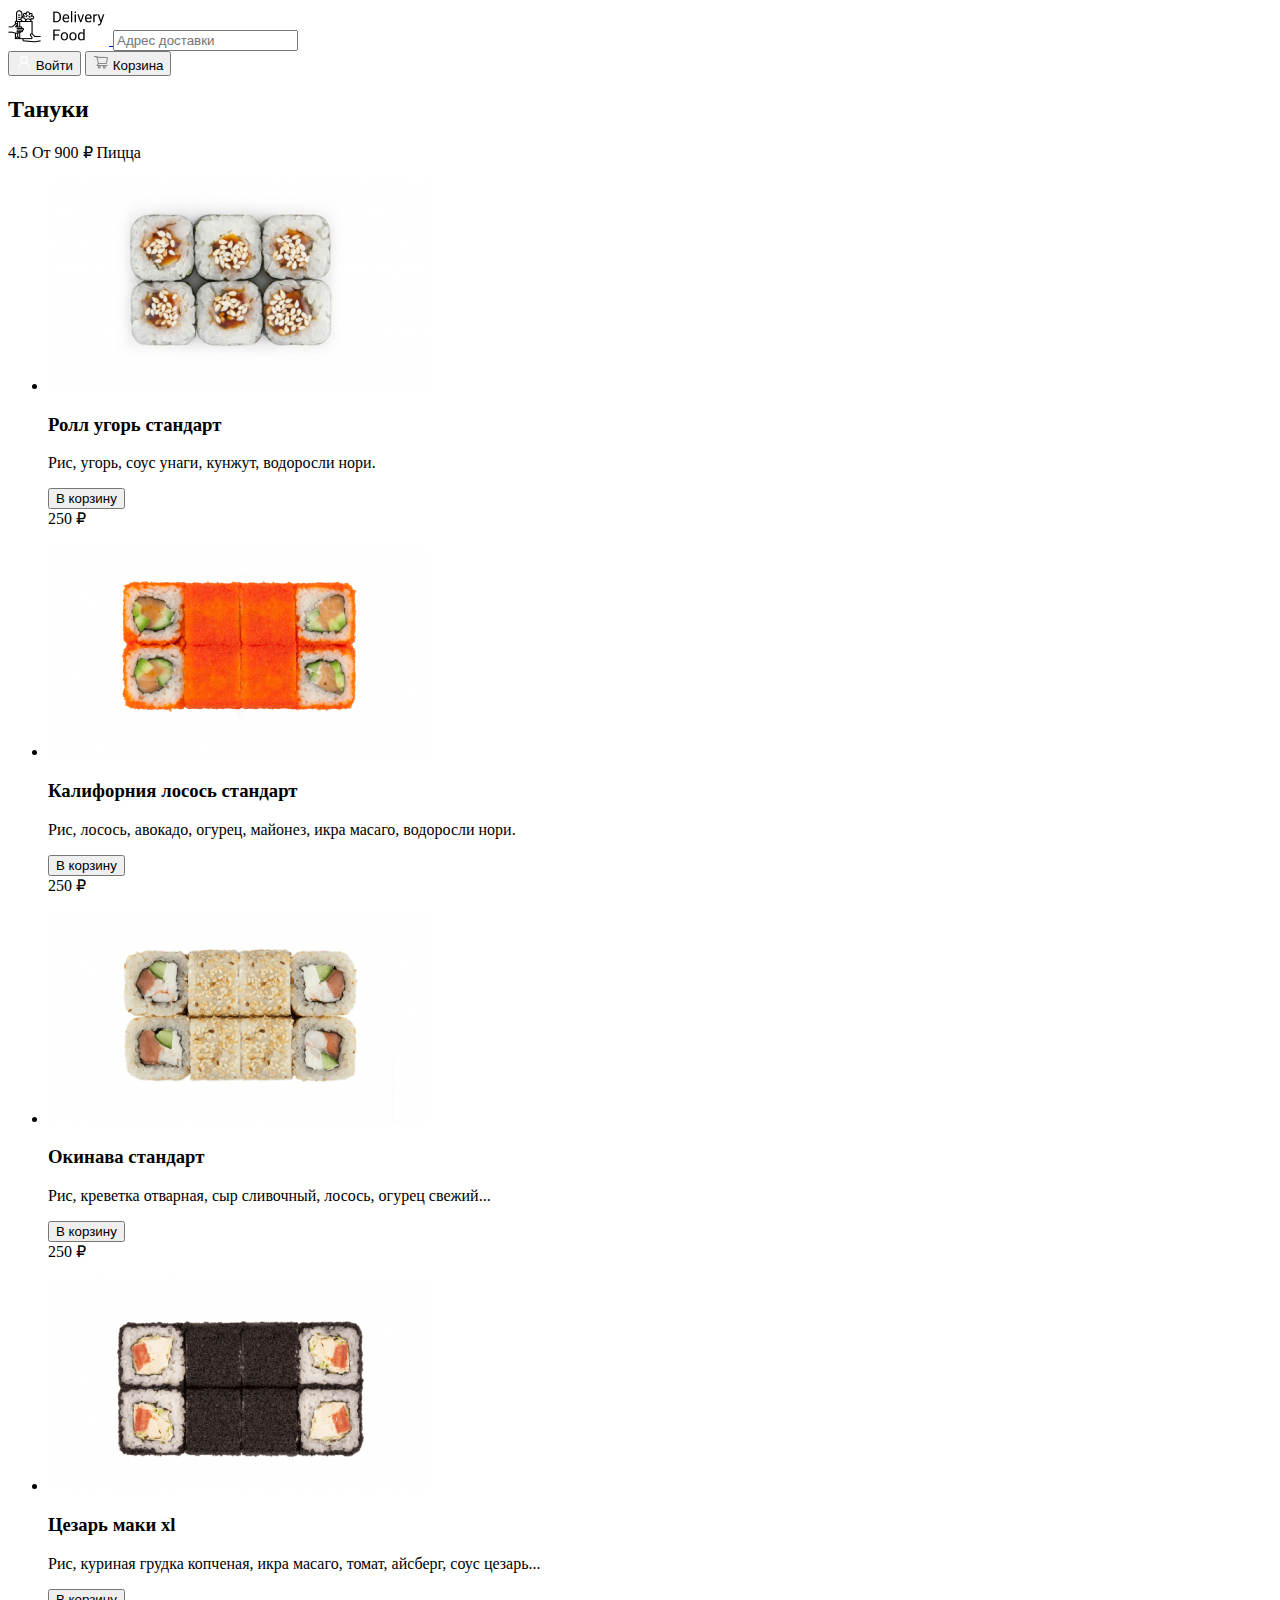
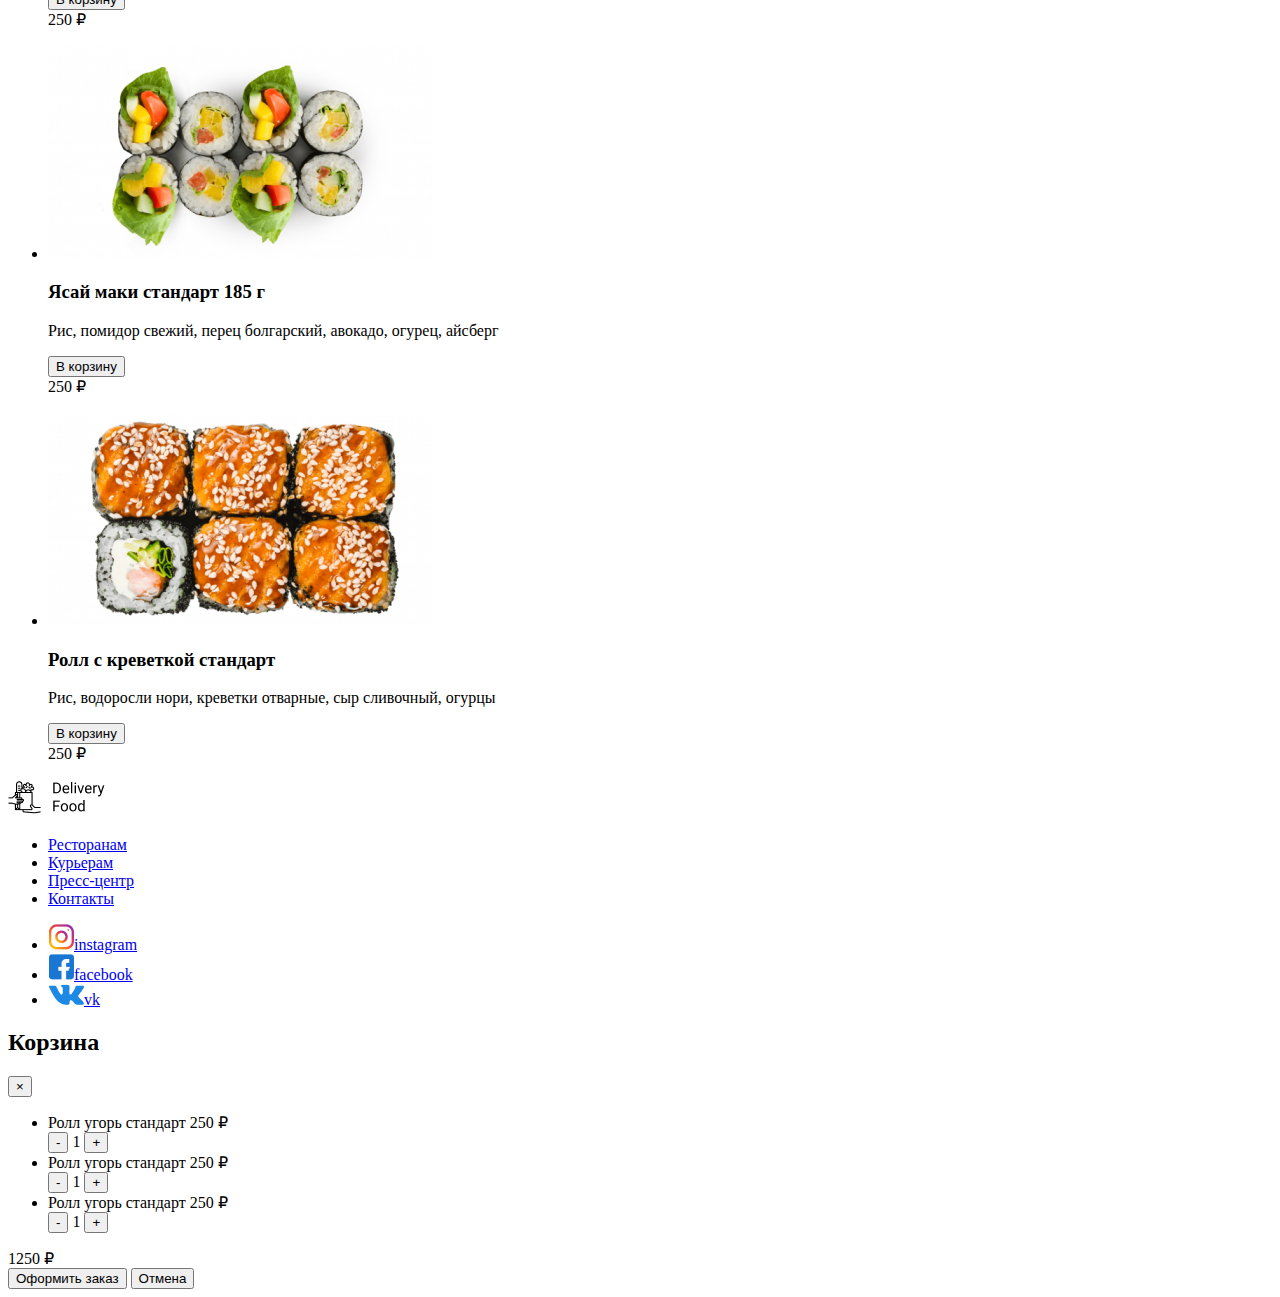
==== restourant.html @ 3a962e75 "Add files via upload" ====
<!DOCTYPE html>
<html lang="ru">

<head>
  <meta charset="UTF-8" />
  <meta name="viewport" content="width=device-width, initial-scale=1.0" />
  <meta http-equiv="X-UA-Compatible" content="ie=edge" />
  <title>Delivery Food</title>
</head>

<body>
  <header class="header container">
    <a href="index.html" class="img-wrapper header__logo">
      <img src="/assets/img/logo.png" alt="logotype">
    </a>
    <input type="text" placeholder="Адрес доставки" class="input input--header header__input">
    <div class="buttons header__buttons">
      <button class="button button--primary button--primary button--login">
        <span class="img-wrapper button__icon"><img src="assets/img/icons/user.svg" alt="icon"> </span>
        <span class="button__text">
          Войти
        </span>
      </button>
      <button class="button button--cart">
        <span class="img-wrapper button__icon"><img src="assets/img/icons/shopping-cart.svg" alt="icon"> </span>
        <span class="button__text">
          Корзина
        </span>
      </button>
    </div>
  </header>
  <main>
    <section class="restaurant container">
      <header class="restaurant__header">
        <h2 class="title restaurant__title">Тануки</h2>
        <div class="restaurant__description">
          <span class="card__rating">4.5</span>
          <span class="card__price">От 900 ₽</span>
          <span class="card__category">Пицца</span>
        </div>
      </header>
      <ul class="cards-list cards-list--restaurant restaurant__cards-list">
        <li class="card animate__animated animate__fadeInUp animate__delay-1s">
          <p class="card__img"><img src="/assets/img/list/item_1.png" alt="food"></p>
          <div class="card__wrapper">
            <header class="card__header">
              <h3 class="card__item">Ролл угорь стандарт</h3>
            </header>
            <p class="card__ingredients">
              Рис, угорь, соус унаги, кунжут, водоросли нори.
            </p>
            <div class="card__footer">
              <button class="button button--primary">В корзину</button>
              <div class="card__price">250 ₽</div>
            </div>
          </div>
        </li>
        <li class="card">
          <p class="card__img"><img src="/assets/img/list/item_2.png" alt="food"></p>
          <div class="card__wrapper">
            <header class="card__header">
              <h3 class="card__item">Калифорния лосось стандарт</h3>
            </header>
            <p class="card__ingredients">
              Рис, лосось, авокадо, огурец, майонез, икра масаго, водоросли нори.
            </p>
            <div class="card__footer">
              <button class="button button--primary">В корзину</button>
              <div class="card__price">250 ₽</div>
            </div>
          </div>
        </li>
        <li class="card">
          <p class="card__img"><img src="/assets/img/list/item_3.png" alt="food"></p>
          <div class="card__wrapper">
            <header class="card__header">
              <h3 class="card__item">Окинава стандарт</h3>
            </header>
            <p class="card__ingredients">
              Рис, креветка отварная, сыр сливочный, лосось, огурец свежий...
            </p>
            <div class="card__footer">
              <button class="button button--primary">В корзину</button>
              <div class="card__price">250 ₽</div>
            </div>
          </div>
        </li>
        <li class="card">
          <p class="card__img"><img src="/assets/img/list/item_4.png" alt="food"></p>
          <div class="card__wrapper">
            <header class="card__header">
              <h3 class="card__item">Цезарь маки хl</h3>
            </header>
            <p class="card__ingredients">
              Рис, куриная грудка копченая, икра масаго, томат, айсберг, соус цезарь...
            </p>
            <div class="card__footer">
              <button class="button button--primary">В корзину</button>
              <div class="card__price">250 ₽</div>
            </div>
          </div>
        </li>
        <li class="card">
          <p class="card__img"><img src="/assets/img/list/item_5.png" alt="food"></p>
          <div class="card__wrapper">
            <header class="card__header">
              <h3 class="card__item">Ясай маки стандарт 185 г</h3>
            </header>
            <p class="card__ingredients">
              Рис, помидор свежий, перец болгарский, авокадо, огурец, айсберг
            </p>
            <div class="card__footer">
              <button class="button button--primary">В корзину</button>
              <div class="card__price">250 ₽</div>
            </div>
          </div>
        </li>
        <li class="card">
          <p class="card__img"><img src="/assets/img/list/item_6.png" alt="food"></p>
          <div class="card__wrapper">
            <header class="card__header">
              <h3 class="card__item">Ролл с креветкой стандарт</h3>
            </header>
            <p class="card__ingredients">
              Рис, водоросли нори, креветки отварные, сыр сливочный, огурцы
            </p>
            <div class="card__footer">
              <button class="button button--primary">В корзину</button>
              <div class="card__price">250 ₽</div>
            </div>
          </div>
        </li>
      </ul>
    </section>
  </main>
  <footer class="footer container">
    <p class="img-wrapper footer__logo"><img src="/assets/img/logo.png" alt="logo"></p>
    <ul class="nav footer__nav">
      <li class="nav__item"><a href="#" class="nav__link">Ресторанам </a></li>
      <li class="nav__item"><a href="#" class="nav__link">Курьерам</a></li>
      <li class="nav__item"><a href="#" class="nav__link">Пресс-центр</a></li>
      <li class="nav__item"><a href="#" class="nav__link">Контакты</a></li>
    </ul>
    <ul class="social footer__social">
      <li class="social__item"><a href="#" class="social__link"><img src="/assets/img/icons/instagram.png" alt="instagram"><span class="hidden">instagram</span></a></li>
      <li class="social__item"><a href="#" class="social__link"><img src="/assets/img/icons/facebook.png" alt="facebook"><span class="hidden">facebook</span></a></li>
      <li class="social__item"><a href="#" class="social__link"><img src="/assets/img/icons/vk.png" alt="vk"><span class="hidden">vk</span></a></li>
    </ul>
  </footer>
  <div class="cart">
    <div class="cart__wrapper">
      <header class="cart__header">
        <h2 class="cart__title">Корзина</h2>
        <button class="button cart__close">&times;</button>
      </header>
      <ul class="cart__list">
        <li class="cart__item">
          <span class="cart__selected">Ролл угорь стандарт</span>
          <span class="cart__price">250 ₽</span>
          <div class="counter">
            <button class="button counter__button"> -</button>
            <span class="counter__count">1</span>
            <button class="button counter__button">+</button>
          </div>
        </li>
        <li class="cart__item">
          <span class="cart__selected">Ролл угорь стандарт</span>
          <span class="cart__price">250 ₽</span>
          <div class="counter">
            <button class="button counter__button"> -</button>
            <span class="counter__count">1</span>
            <button class="button counter__button">+</button>
          </div>
        </li>
        <li class="cart__item">
          <span class="cart__selected">Ролл угорь стандарт</span>
          <span class="cart__price">250 ₽</span>
          <div class="counter">
            <button class="button counter__button"> -</button>
            <span class="counter__count">1</span>
            <button class="button counter__button">+</button>
          </div>
        </li>
      </ul>
      <footer class="cart__footer">
        <span class="cart__total">1250 ₽</span>
        <div class="buttons cart__buttons">
          <button class="button button--primary button--primary">Оформить заказ</button>
          <button class="button ">Отмена</button>
        </div>
      </footer>
    </div>
  </div>
</body>

</html>
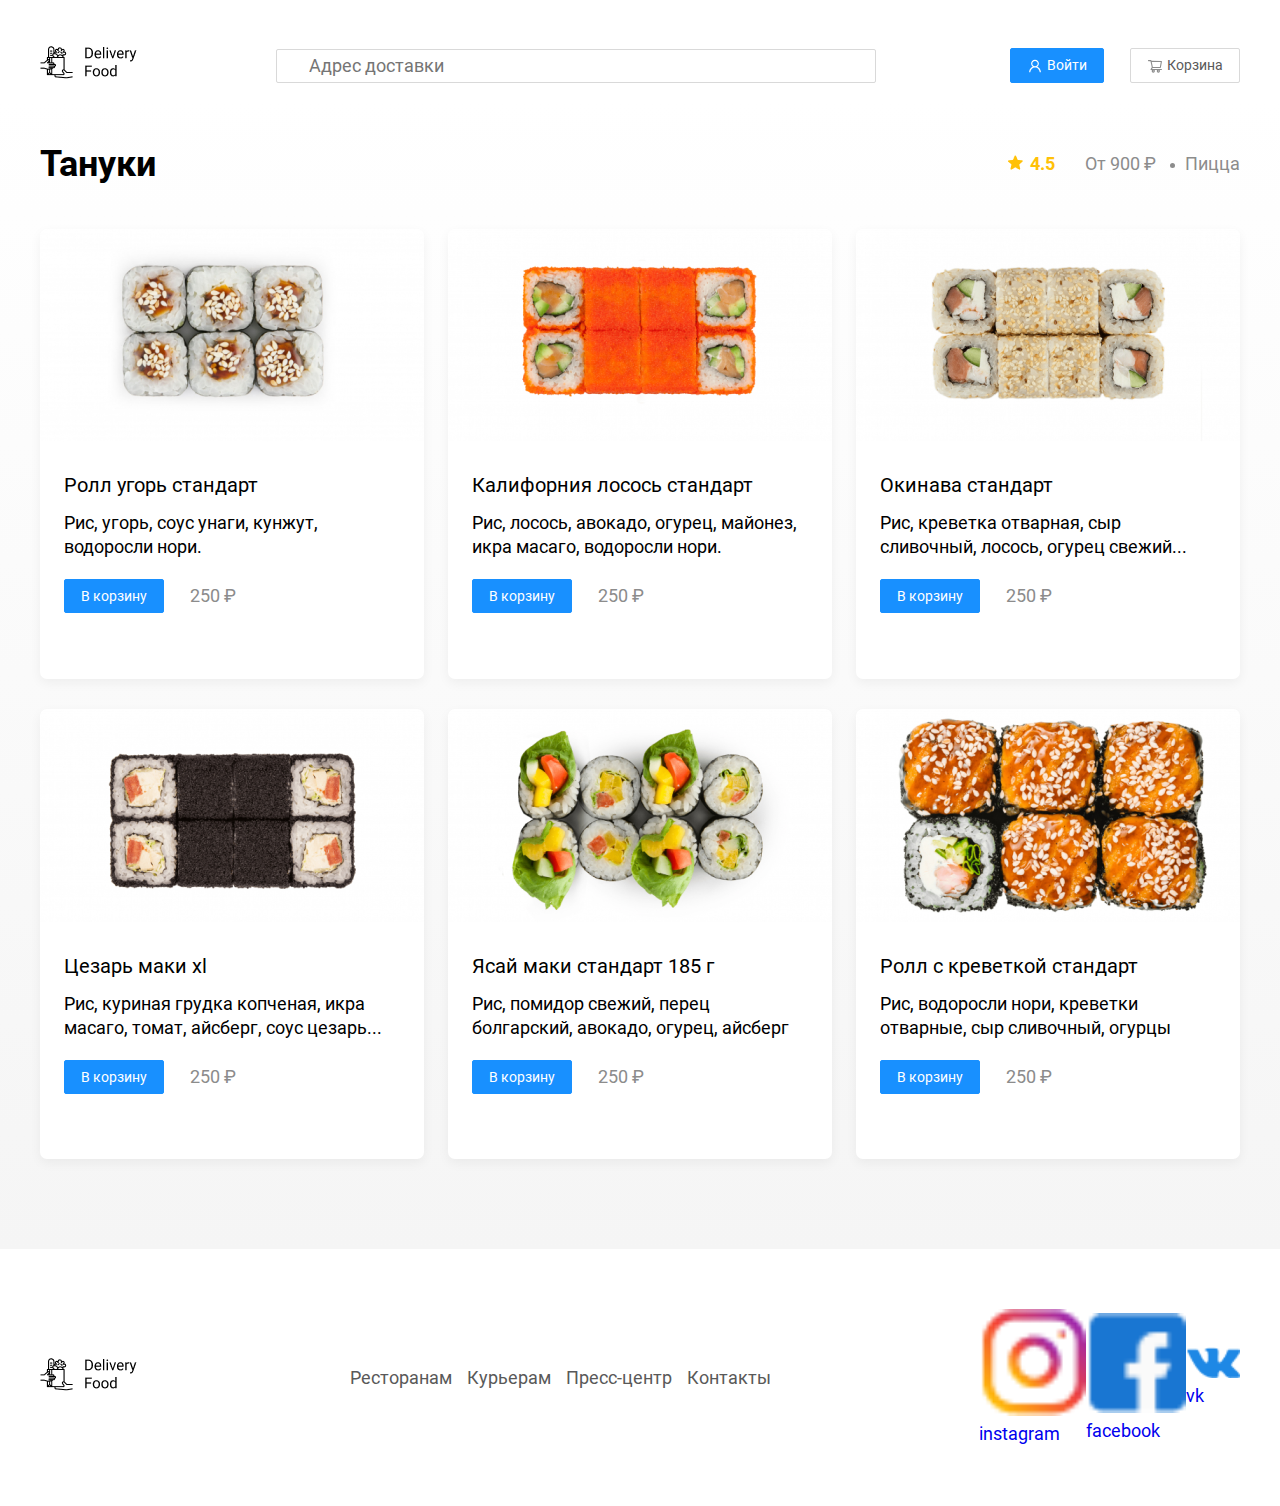
==== commit 798f3b43: "Add files via upload" ====
--- a/restourant.html
+++ b/restourant.html
@@ -1,196 +1 @@
-<!DOCTYPE html>
-<html lang="ru">
-
-<head>
-  <meta charset="UTF-8" />
-  <meta name="viewport" content="width=device-width, initial-scale=1.0" />
-  <meta http-equiv="X-UA-Compatible" content="ie=edge" />
-  <title>Delivery Food</title>
-</head>
-
-<body>
-  <header class="header container">
-    <a href="index.html" class="img-wrapper header__logo">
-      <img src="/assets/img/logo.png" alt="logotype">
-    </a>
-    <input type="text" placeholder="Адрес доставки" class="input input--header header__input">
-    <div class="buttons header__buttons">
-      <button class="button button--primary button--primary button--login">
-        <span class="img-wrapper button__icon"><img src="assets/img/icons/user.svg" alt="icon"> </span>
-        <span class="button__text">
-          Войти
-        </span>
-      </button>
-      <button class="button button--cart">
-        <span class="img-wrapper button__icon"><img src="assets/img/icons/shopping-cart.svg" alt="icon"> </span>
-        <span class="button__text">
-          Корзина
-        </span>
-      </button>
-    </div>
-  </header>
-  <main>
-    <section class="restaurant container">
-      <header class="restaurant__header">
-        <h2 class="title restaurant__title">Тануки</h2>
-        <div class="restaurant__description">
-          <span class="card__rating">4.5</span>
-          <span class="card__price">От 900 ₽</span>
-          <span class="card__category">Пицца</span>
-        </div>
-      </header>
-      <ul class="cards-list cards-list--restaurant restaurant__cards-list">
-        <li class="card animate__animated animate__fadeInUp animate__delay-1s">
-          <p class="card__img"><img src="/assets/img/list/item_1.png" alt="food"></p>
-          <div class="card__wrapper">
-            <header class="card__header">
-              <h3 class="card__item">Ролл угорь стандарт</h3>
-            </header>
-            <p class="card__ingredients">
-              Рис, угорь, соус унаги, кунжут, водоросли нори.
-            </p>
-            <div class="card__footer">
-              <button class="button button--primary">В корзину</button>
-              <div class="card__price">250 ₽</div>
-            </div>
-          </div>
-        </li>
-        <li class="card">
-          <p class="card__img"><img src="/assets/img/list/item_2.png" alt="food"></p>
-          <div class="card__wrapper">
-            <header class="card__header">
-              <h3 class="card__item">Калифорния лосось стандарт</h3>
-            </header>
-            <p class="card__ingredients">
-              Рис, лосось, авокадо, огурец, майонез, икра масаго, водоросли нори.
-            </p>
-            <div class="card__footer">
-              <button class="button button--primary">В корзину</button>
-              <div class="card__price">250 ₽</div>
-            </div>
-          </div>
-        </li>
-        <li class="card">
-          <p class="card__img"><img src="/assets/img/list/item_3.png" alt="food"></p>
-          <div class="card__wrapper">
-            <header class="card__header">
-              <h3 class="card__item">Окинава стандарт</h3>
-            </header>
-            <p class="card__ingredients">
-              Рис, креветка отварная, сыр сливочный, лосось, огурец свежий...
-            </p>
-            <div class="card__footer">
-              <button class="button button--primary">В корзину</button>
-              <div class="card__price">250 ₽</div>
-            </div>
-          </div>
-        </li>
-        <li class="card">
-          <p class="card__img"><img src="/assets/img/list/item_4.png" alt="food"></p>
-          <div class="card__wrapper">
-            <header class="card__header">
-              <h3 class="card__item">Цезарь маки хl</h3>
-            </header>
-            <p class="card__ingredients">
-              Рис, куриная грудка копченая, икра масаго, томат, айсберг, соус цезарь...
-            </p>
-            <div class="card__footer">
-              <button class="button button--primary">В корзину</button>
-              <div class="card__price">250 ₽</div>
-            </div>
-          </div>
-        </li>
-        <li class="card">
-          <p class="card__img"><img src="/assets/img/list/item_5.png" alt="food"></p>
-          <div class="card__wrapper">
-            <header class="card__header">
-              <h3 class="card__item">Ясай маки стандарт 185 г</h3>
-            </header>
-            <p class="card__ingredients">
-              Рис, помидор свежий, перец болгарский, авокадо, огурец, айсберг
-            </p>
-            <div class="card__footer">
-              <button class="button button--primary">В корзину</button>
-              <div class="card__price">250 ₽</div>
-            </div>
-          </div>
-        </li>
-        <li class="card">
-          <p class="card__img"><img src="/assets/img/list/item_6.png" alt="food"></p>
-          <div class="card__wrapper">
-            <header class="card__header">
-              <h3 class="card__item">Ролл с креветкой стандарт</h3>
-            </header>
-            <p class="card__ingredients">
-              Рис, водоросли нори, креветки отварные, сыр сливочный, огурцы
-            </p>
-            <div class="card__footer">
-              <button class="button button--primary">В корзину</button>
-              <div class="card__price">250 ₽</div>
-            </div>
-          </div>
-        </li>
-      </ul>
-    </section>
-  </main>
-  <footer class="footer container">
-    <p class="img-wrapper footer__logo"><img src="/assets/img/logo.png" alt="logo"></p>
-    <ul class="nav footer__nav">
-      <li class="nav__item"><a href="#" class="nav__link">Ресторанам </a></li>
-      <li class="nav__item"><a href="#" class="nav__link">Курьерам</a></li>
-      <li class="nav__item"><a href="#" class="nav__link">Пресс-центр</a></li>
-      <li class="nav__item"><a href="#" class="nav__link">Контакты</a></li>
-    </ul>
-    <ul class="social footer__social">
-      <li class="social__item"><a href="#" class="social__link"><img src="/assets/img/icons/instagram.png" alt="instagram"><span class="hidden">instagram</span></a></li>
-      <li class="social__item"><a href="#" class="social__link"><img src="/assets/img/icons/facebook.png" alt="facebook"><span class="hidden">facebook</span></a></li>
-      <li class="social__item"><a href="#" class="social__link"><img src="/assets/img/icons/vk.png" alt="vk"><span class="hidden">vk</span></a></li>
-    </ul>
-  </footer>
-  <div class="cart">
-    <div class="cart__wrapper">
-      <header class="cart__header">
-        <h2 class="cart__title">Корзина</h2>
-        <button class="button cart__close">&times;</button>
-      </header>
-      <ul class="cart__list">
-        <li class="cart__item">
-          <span class="cart__selected">Ролл угорь стандарт</span>
-          <span class="cart__price">250 ₽</span>
-          <div class="counter">
-            <button class="button counter__button"> -</button>
-            <span class="counter__count">1</span>
-            <button class="button counter__button">+</button>
-          </div>
-        </li>
-        <li class="cart__item">
-          <span class="cart__selected">Ролл угорь стандарт</span>
-          <span class="cart__price">250 ₽</span>
-          <div class="counter">
-            <button class="button counter__button"> -</button>
-            <span class="counter__count">1</span>
-            <button class="button counter__button">+</button>
-          </div>
-        </li>
-        <li class="cart__item">
-          <span class="cart__selected">Ролл угорь стандарт</span>
-          <span class="cart__price">250 ₽</span>
-          <div class="counter">
-            <button class="button counter__button"> -</button>
-            <span class="counter__count">1</span>
-            <button class="button counter__button">+</button>
-          </div>
-        </li>
-      </ul>
-      <footer class="cart__footer">
-        <span class="cart__total">1250 ₽</span>
-        <div class="buttons cart__buttons">
-          <button class="button button--primary button--primary">Оформить заказ</button>
-          <button class="button ">Отмена</button>
-        </div>
-      </footer>
-    </div>
-  </div>
-</body>
-
-</html>
+<!doctype html><html lang="ru"><head><meta charset="UTF-8"><meta name="viewport" content="width=device-width,initial-scale=1"><meta http-equiv="X-UA-Compatible" content="ie=edge"><title>Delivery Food</title><link href="/assets/css/app.e4bf.css" rel="stylesheet"></head><body><header class="header container"><a href="index.html" class="img-wrapper header__logo"><img src="/assets/img/logo.png" alt="logotype"> </a><input placeholder="Адрес доставки" class="input input--header header__input"><div class="buttons header__buttons"><button class="button button--primary button--primary button--login"><span class="img-wrapper button__icon"><img src="assets/img/icons/user.svg" alt="icon"> </span><span class="button__text">Войти</span></button> <button class="button button--cart"><span class="img-wrapper button__icon"><img src="assets/img/icons/shopping-cart.svg" alt="icon"> </span><span class="button__text">Корзина</span></button></div></header><main><section class="restaurant container"><header class="restaurant__header"><h2 class="title restaurant__title">Тануки</h2><div class="restaurant__description"><span class="card__rating">4.5</span> <span class="card__price">От 900 ₽</span> <span class="card__category">Пицца</span></div></header><ul class="cards-list cards-list--restaurant restaurant__cards-list"><li class="card animate__animated animate__fadeInUp animate__delay-1s"><p class="card__img"><img src="/assets/img/list/item_1.png" alt="food"></p><div class="card__wrapper"><header class="card__header"><h3 class="card__item">Ролл угорь стандарт</h3></header><p class="card__ingredients">Рис, угорь, соус унаги, кунжут, водоросли нори.</p><div class="card__footer"><button class="button button--primary">В корзину</button><div class="card__price">250 ₽</div></div></div></li><li class="card"><p class="card__img"><img src="/assets/img/list/item_2.png" alt="food"></p><div class="card__wrapper"><header class="card__header"><h3 class="card__item">Калифорния лосось стандарт</h3></header><p class="card__ingredients">Рис, лосось, авокадо, огурец, майонез, икра масаго, водоросли нори.</p><div class="card__footer"><button class="button button--primary">В корзину</button><div class="card__price">250 ₽</div></div></div></li><li class="card"><p class="card__img"><img src="/assets/img/list/item_3.png" alt="food"></p><div class="card__wrapper"><header class="card__header"><h3 class="card__item">Окинава стандарт</h3></header><p class="card__ingredients">Рис, креветка отварная, сыр сливочный, лосось, огурец свежий...</p><div class="card__footer"><button class="button button--primary">В корзину</button><div class="card__price">250 ₽</div></div></div></li><li class="card"><p class="card__img"><img src="/assets/img/list/item_4.png" alt="food"></p><div class="card__wrapper"><header class="card__header"><h3 class="card__item">Цезарь маки хl</h3></header><p class="card__ingredients">Рис, куриная грудка копченая, икра масаго, томат, айсберг, соус цезарь...</p><div class="card__footer"><button class="button button--primary">В корзину</button><div class="card__price">250 ₽</div></div></div></li><li class="card"><p class="card__img"><img src="/assets/img/list/item_5.png" alt="food"></p><div class="card__wrapper"><header class="card__header"><h3 class="card__item">Ясай маки стандарт 185 г</h3></header><p class="card__ingredients">Рис, помидор свежий, перец болгарский, авокадо, огурец, айсберг</p><div class="card__footer"><button class="button button--primary">В корзину</button><div class="card__price">250 ₽</div></div></div></li><li class="card"><p class="card__img"><img src="/assets/img/list/item_6.png" alt="food"></p><div class="card__wrapper"><header class="card__header"><h3 class="card__item">Ролл с креветкой стандарт</h3></header><p class="card__ingredients">Рис, водоросли нори, креветки отварные, сыр сливочный, огурцы</p><div class="card__footer"><button class="button button--primary">В корзину</button><div class="card__price">250 ₽</div></div></div></li></ul></section></main><footer class="footer container"><p class="img-wrapper footer__logo"><img src="/assets/img/logo.png" alt="logo"></p><ul class="nav footer__nav"><li class="nav__item"><a href="#" class="nav__link">Ресторанам</a></li><li class="nav__item"><a href="#" class="nav__link">Курьерам</a></li><li class="nav__item"><a href="#" class="nav__link">Пресс-центр</a></li><li class="nav__item"><a href="#" class="nav__link">Контакты</a></li></ul><ul class="social footer__social"><li class="social__item"><a href="#" class="social__link"><img src="/assets/img/icons/instagram.png" alt="instagram"><span class="hidden">instagram</span></a></li><li class="social__item"><a href="#" class="social__link"><img src="/assets/img/icons/facebook.png" alt="facebook"><span class="hidden">facebook</span></a></li><li class="social__item"><a href="#" class="social__link"><img src="/assets/img/icons/vk.png" alt="vk"><span class="hidden">vk</span></a></li></ul></footer><div class="cart"><div class="cart__wrapper"><header class="cart__header"><h2 class="cart__title">Корзина</h2><button class="button cart__close">&times;</button></header><ul class="cart__list"><li class="cart__item"><span class="cart__selected">Ролл угорь стандарт</span> <span class="cart__price">250 ₽</span><div class="counter"><button class="button counter__button">-</button> <span class="counter__count">1</span> <button class="button counter__button">+</button></div></li><li class="cart__item"><span class="cart__selected">Ролл угорь стандарт</span> <span class="cart__price">250 ₽</span><div class="counter"><button class="button counter__button">-</button> <span class="counter__count">1</span> <button class="button counter__button">+</button></div></li><li class="cart__item"><span class="cart__selected">Ролл угорь стандарт</span> <span class="cart__price">250 ₽</span><div class="counter"><button class="button counter__button">-</button> <span class="counter__count">1</span> <button class="button counter__button">+</button></div></li></ul><footer class="cart__footer"><span class="cart__total">1250 ₽</span><div class="buttons cart__buttons"><button class="button button--primary button--primary">Оформить заказ</button> <button class="button">Отмена</button></div></footer></div></div><script src="/assets/js/vendors.e4bf.js"></script><script src="/assets/js/app.e4bf.js"></script></body></html>--- a/assets/css/app.e4bf.css
+++ b/assets/css/app.e4bf.css
@@ -0,0 +1,2 @@
+@font-face{font-family:Roboto;font-weight:400;font-style:normal;font-display:swap;src:url(/fonts/Roboto-Regular.ttf) format("truetype")}@font-face{font-family:Roboto;font-weight:700;font-style:normal;font-display:swap;src:url(/fonts/Roboto-Bold.ttf) format("truetype")}html{line-height:1.15;-webkit-text-size-adjust:100%}main{display:block}h1{font-size:2em;margin:.67em 0}hr{-webkit-box-sizing:content-box;box-sizing:content-box;height:0;overflow:visible}pre{font-family:monospace,monospace;font-size:1em}a{background-color:rgba(0,0,0,0)}abbr[title]{border-bottom:none;text-decoration:underline;-webkit-text-decoration:underline dotted;text-decoration:underline dotted}b,strong{font-weight:bolder}code,kbd,samp{font-family:monospace,monospace;font-size:1em}small{font-size:80%}sub,sup{font-size:75%;line-height:0;position:relative;vertical-align:baseline}sub{bottom:-.25em}sup{top:-.5em}img{border-style:none}button,input,optgroup,select,textarea{font-family:inherit;font-size:100%;line-height:1.15;margin:0}button,input{overflow:visible}button,select{text-transform:none}[type=button],[type=reset],[type=submit],button{-webkit-appearance:button}[type=button]::-moz-focus-inner,[type=reset]::-moz-focus-inner,[type=submit]::-moz-focus-inner,button::-moz-focus-inner{border-style:none;padding:0}[type=button]:-moz-focusring,[type=reset]:-moz-focusring,[type=submit]:-moz-focusring,button:-moz-focusring{outline:1px dotted ButtonText}fieldset{padding:.35em .75em .625em}legend{-webkit-box-sizing:border-box;box-sizing:border-box;color:inherit;display:table;max-width:100%;padding:0;white-space:normal}progress{vertical-align:baseline}textarea{overflow:auto}[type=checkbox],[type=radio]{-webkit-box-sizing:border-box;box-sizing:border-box;padding:0}[type=number]::-webkit-inner-spin-button,[type=number]::-webkit-outer-spin-button{height:auto}[type=search]{-webkit-appearance:textfield;outline-offset:-2px}[type=search]::-webkit-search-decoration{-webkit-appearance:none}::-webkit-file-upload-button{-webkit-appearance:button;font:inherit}details{display:block}summary{display:list-item}[hidden],template{display:none}html{line-height:24px;font-size:18px;color:#000;height:100%}@media screen and (max-width:1200px){html{font-size:16px}}@media screen and (max-width:768px){html{font-size:15px}}@media screen and (max-width:480px){html{font-size:14px}}body{margin:0;padding:0;font-family:Roboto,Helvetica,Arial,sans-serif;font-size:18px;font-weight:400;-webkit-font-smoothing:antialiased;-moz-osx-font-smoothing:grayscale}*,:after,:before{-webkit-box-sizing:border-box;box-sizing:border-box}h1,h2,h3,h4,h5,h6,p{margin:0}a{text-decoration:none}li,ul{margin:0;padding:0;list-style-type:none}section{position:relative}.wrapper{margin:0 auto;min-width:100vh}.content-wrapper,.wrapper{display:-webkit-box;display:-ms-flexbox;display:flex;-webkit-box-orient:vertical;-webkit-box-direction:normal;-ms-flex-direction:column;flex-direction:column;min-height:100vh}.container{-webkit-box-flex:0;-ms-flex:0 0 auto;flex:0 0 auto;position:relative;margin:0 auto;width:1200px}@media screen and (max-width:1200px){.container{max-width:1024px}}@media screen and (max-width:1024px){.container{max-width:768px}}@media screen and (max-width:768px){.container{max-width:480px}}@media screen and (max-width:480px){.container{max-width:320px}}.img-wrapper{margin:0}img{width:100%;height:100%}main{background:-webkit-gradient(linear,left top,left bottom,color-stop(1.04%,hsla(0,0%,96.1%,0)),to(#f5f5f5));background:-o-linear-gradient(top,hsla(0,0%,96.1%,0) 1.04%,#f5f5f5 100%);background:linear-gradient(180deg,hsla(0,0%,96.1%,0) 1.04%,#f5f5f5)}.button{padding:8px 16px;background-color:rgba(0,0,0,0);border:1px solid #d9d9d9;color:#595959;border-radius:2px;-webkit-box-shadow:0 0 2px rgba(0,0,0,.0015);box-shadow:0 0 2px rgba(0,0,0,.0015);position:relative;font-size:14px;display:-webkit-box;display:-ms-flexbox;display:flex;-webkit-box-align:center;-ms-flex-align:center;align-items:center}.button--primary{background-color:#1890ff;border:1px solid #1890ff;color:#fff}.button__icon{display:block;width:16px;height:16px;margin-right:4px}.button--cart{background-color:#fff;border:1px solid #d9d9d9;color:#595959;-webkit-box-shadow:0 0 2px rgba(0,0,0,.0015);box-shadow:0 0 2px rgba(0,0,0,.0015)}@media (max-width:768px){.button__text{display:none}}.title{font-weight:700;font-size:2rem;line-height:42px;color:#000}.title--hero{font-size:2rem;line-height:46px;color:#302c34;max-width:450px}.title--restaurant{font-weight:700}.text--hero{font-size:24px;line-height:28px;color:#302c34;max-width:538px}@media screen and (max-width:1024px){.title--hero{font-size:34px;line-height:40px}.text{font-size:20px}}.header{padding-top:44px;display:-webkit-box;display:-ms-flexbox;display:flex;-webkit-box-pack:justify;-ms-flex-pack:justify;justify-content:space-between;-webkit-box-align:center;-ms-flex-align:center;align-items:center}@media (max-width:768px){.header{-ms-flex-wrap:wrap;flex-wrap:wrap}.header__logo{-webkit-box-ordinal-group:2;-ms-flex-order:1;order:1}.header__input{margin-top:25px;-webkit-box-ordinal-group:4;-ms-flex-order:3;order:3}.header__buttons{-webkit-box-ordinal-group:3;-ms-flex-order:2;order:2}}.input{padding-left:32px;border:1px solid #d9d9d9;border-radius:2px}.input--header{width:50%;height:34px}.input--restaurant{width:306px;height:34px}@media (max-width:768px){.input--header{width:100%;height:34px}}.buttons{display:-webkit-box;display:-ms-flexbox;display:flex;-webkit-box-orient:horizontal;-webkit-box-direction:normal;-ms-flex-direction:row;flex-direction:row;-webkit-box-pack:justify;-ms-flex-pack:justify;justify-content:space-between;-webkit-box-align:center;-ms-flex-align:center;align-items:center;width:100%;max-width:230px}@media (max-width:768px){.buttons{width:auto}}.hero{margin-top:40px;padding:68px 0 69px 71px;background:#fff1b8 url(/hero.png) no-repeat top -80px right -100px/800px;-webkit-box-shadow:0 4px 4px rgba(0,0,0,.25);box-shadow:0 4px 4px rgba(0,0,0,.25);border-radius:10px}.hero__text{margin-top:16px}@media screen and (max-width:1200px){.hero{background-size:700px;background-position:top -80px right -200px}}@media screen and (max-width:1024px){.hero{padding:20px;background-size:400px;background-position:top -80px right -120px}}@media (max-width:768px){.hero{padding:20px;background-image:none}}.restaurant{padding-top:56px;padding-bottom:90px}.restaurant__header{display:-webkit-box;display:-ms-flexbox;display:flex;-webkit-box-align:center;-ms-flex-align:center;align-items:center;-webkit-box-pack:justify;-ms-flex-pack:justify;justify-content:space-between}.restaurant__cards-list{margin-top:44px}@media (max-width:768px){.restaurant__header{-ms-flex-wrap:wrap;flex-wrap:wrap}.restaurant__input{margin-top:20px}}.cards-list--restaurant{display:-webkit-box;display:-ms-flexbox;display:flex;-webkit-box-orient:horizontal;-webkit-box-direction:normal;-ms-flex-direction:row;flex-direction:row;-ms-flex-wrap:wrap;flex-wrap:wrap;-webkit-box-pack:justify;-ms-flex-pack:justify;justify-content:space-between;-webkit-box-align:start;-ms-flex-align:start;align-items:flex-start}.card{max-width:384px;background:#fff;-webkit-box-shadow:0 4px 12px rgba(0,0,0,.05);box-shadow:0 4px 12px rgba(0,0,0,.05);border-radius:7px;overflow:hidden;min-height:450px;margin-bottom:30px}.card:nth-last-child(-n+3){margin-bottom:0}.card__img{-o-object-fit:cover;object-fit:cover}.card__wrapper{padding:21px 23px 35px 24px}.card__header{display:-webkit-box;display:-ms-flexbox;display:flex;-webkit-box-pack:justify;-ms-flex-pack:justify;justify-content:space-between;-webkit-box-align:center;-ms-flex-align:center;align-items:center}.card__description{margin-top:10px}.card__title{font-weight:700;font-size:24px}.card__item,.card__title{line-height:32px;color:#000}.card__item{font-weight:400;font-size:20px}.card__ingredients{margin-top:10px}.card__footer{margin-top:20px;display:-webkit-box;display:-ms-flexbox;display:flex;-webkit-box-align:center;-ms-flex-align:center;align-items:center}.card__delivery{padding:1px 8px;background:#262626;border-radius:2px;font-size:12px;line-height:20px;color:#fff}.card__rating{font-weight:700;font-size:18px;line-height:32px;color:#ffc107}.card__rating:before{content:url(/Vector.png);margin-right:7.5px}.card__price{margin-left:26px;margin-right:10px}.card__category,.card__price{font-size:18px;line-height:32px;color:#8c8c8c}.card__category:before{content:"";width:5px;height:5px;display:inline-block;vertical-align:middle;background-color:#8c8c8c;border-radius:50%;margin-right:10px}@media screen and (max-width:1200px){.card{max-width:32%}}@media screen and (max-width:1024px){.card__header{-webkit-box-orient:vertical;-webkit-box-direction:normal;-ms-flex-direction:column;flex-direction:column;-webkit-box-align:start;-ms-flex-align:start;align-items:flex-start}.card__delivery{margin-top:5px}}@media (max-width:768px){.card{max-width:48%}.card__wrapper{padding:15px 10px 10px 15px}}@media (max-width:768px){.card{max-width:100%}.card__header{-webkit-box-orient:horizontal;-webkit-box-direction:normal;-ms-flex-direction:row;flex-direction:row;-webkit-box-align:center;-ms-flex-align:center;align-items:center}}.footer{padding:60px 0;display:-webkit-box;display:-ms-flexbox;display:flex;-webkit-box-align:center;-ms-flex-align:center;align-items:center;-webkit-box-pack:justify;-ms-flex-pack:justify;justify-content:space-between}@media (max-width:768px){.footer{-ms-flex-wrap:wrap;flex-wrap:wrap}.footer__logo{-webkit-box-ordinal-group:2;-ms-flex-order:1;order:1}.footer__nav{margin-top:25px;-webkit-box-ordinal-group:4;-ms-flex-order:3;order:3}.footer__social{-webkit-box-ordinal-group:3;-ms-flex-order:2;order:2}}.nav{display:-webkit-box;display:-ms-flexbox;display:flex;margin-left:0;padding:0;list-style:none}.nav__item{margin-right:15px}.nav__item:last-child{margin-right:0}.nav__link{color:#595959}.social{margin:0;padding:0;list-style:none;min-width:100px;display:-webkit-box;display:-ms-flexbox;display:flex;-webkit-box-pack:justify;-ms-flex-pack:justify;justify-content:space-between;-webkit-box-align:center;-ms-flex-align:center;align-items:center}.cart{background:rgba(0,0,0,.4);position:fixed;top:0;left:0;display:none;width:100vw;height:100vh}.cart--open{display:block}.cart__wrapper{padding:40px 46px 42px;max-width:780px;width:90%;background-color:#fff;margin:auto;border-radius:5px}.cart__header{display:-webkit-box;display:-ms-flexbox;display:flex;-webkit-box-pack:justify;-ms-flex-pack:justify;justify-content:space-between;-webkit-box-align:center;-ms-flex-align:center;align-items:center}.cart__title{font-size:36px;line-height:42px}.cart__close{border:none;font-size:48px}.cart__list{margin-top:48px}.cart__item{padding-bottom:8px;margin-top:15px;display:-webkit-box;display:-ms-flexbox;display:flex;-webkit-box-pack:justify;-ms-flex-pack:justify;justify-content:space-between;-webkit-box-align:center;-ms-flex-align:center;align-items:center;border-bottom:1px solid #d9d9d9}.cart__item:first-child{margin-top:0}.cart__selected{font-size:18px;line-height:32px}.cart__price{margin-left:auto;margin-right:47px;font-weight:700;font-size:20px;line-height:32px}.cart__footer{margin-top:53px;display:-webkit-box;display:-ms-flexbox;display:flex;-webkit-box-pack:justify;-ms-flex-pack:justify;justify-content:space-between;-webkit-box-align:center;-ms-flex-align:center;align-items:center}.cart__total{padding:15px 20px;background:#262626;border-radius:5px;color:#fff}.counter{display:-webkit-box;display:-ms-flexbox;display:flex;-webkit-box-pack:justify;-ms-flex-pack:justify;justify-content:space-between;-webkit-box-align:center;-ms-flex-align:center;align-items:center}.counter__button{font-size:14px;line-height:22px;color:#1890ff;border-color:#1890ff}.counter__count{margin-left:14px;margin-right:14px;font-size:16px;line-height:24px}
+:root{--animate-duration:1s;--animate-delay:1s;--animate-repeat:1}.animate__animated{-webkit-animation-duration:1s;animation-duration:1s;-webkit-animation-duration:var(--animate-duration);animation-duration:var(--animate-duration);-webkit-animation-fill-mode:both;animation-fill-mode:both}.animate__animated.animate__infinite{-webkit-animation-iteration-count:infinite;animation-iteration-count:infinite}.animate__animated.animate__repeat-1{-webkit-animation-iteration-count:1;animation-iteration-count:1;-webkit-animation-iteration-count:var(--animate-repeat);animation-iteration-count:var(--animate-repeat)}.animate__animated.animate__repeat-2{-webkit-animation-iteration-count:2;animation-iteration-count:2;-webkit-animation-iteration-count:calc(var(--animate-repeat)*2);animation-iteration-count:calc(var(--animate-repeat)*2)}.animate__animated.animate__repeat-3{-webkit-animation-iteration-count:3;animation-iteration-count:3;-webkit-animation-iteration-count:calc(var(--animate-repeat)*3);animation-iteration-count:calc(var(--animate-repeat)*3)}.animate__animated.animate__delay-1s{-webkit-animation-delay:1s;animation-delay:1s;-webkit-animation-delay:var(--animate-delay);animation-delay:var(--animate-delay)}.animate__animated.animate__delay-2s{-webkit-animation-delay:2s;animation-delay:2s;-webkit-animation-delay:calc(var(--animate-delay)*2);animation-delay:calc(var(--animate-delay)*2)}.animate__animated.animate__delay-3s{-webkit-animation-delay:3s;animation-delay:3s;-webkit-animation-delay:calc(var(--animate-delay)*3);animation-delay:calc(var(--animate-delay)*3)}.animate__animated.animate__delay-4s{-webkit-animation-delay:4s;animation-delay:4s;-webkit-animation-delay:calc(var(--animate-delay)*4);animation-delay:calc(var(--animate-delay)*4)}.animate__animated.animate__delay-5s{-webkit-animation-delay:5s;animation-delay:5s;-webkit-animation-delay:calc(var(--animate-delay)*5);animation-delay:calc(var(--animate-delay)*5)}.animate__animated.animate__faster{-webkit-animation-duration:.5s;animation-duration:.5s;-webkit-animation-duration:calc(var(--animate-duration)/2);animation-duration:calc(var(--animate-duration)/2)}.animate__animated.animate__fast{-webkit-animation-duration:.8s;animation-duration:.8s;-webkit-animation-duration:calc(var(--animate-duration)*0.8);animation-duration:calc(var(--animate-duration)*0.8)}.animate__animated.animate__slow{-webkit-animation-duration:2s;animation-duration:2s;-webkit-animation-duration:calc(var(--animate-duration)*2);animation-duration:calc(var(--animate-duration)*2)}.animate__animated.animate__slower{-webkit-animation-duration:3s;animation-duration:3s;-webkit-animation-duration:calc(var(--animate-duration)*3);animation-duration:calc(var(--animate-duration)*3)}@media (prefers-reduced-motion:reduce),print{.animate__animated{-webkit-animation-duration:1ms!important;animation-duration:1ms!important;-webkit-transition-duration:1ms!important;-o-transition-duration:1ms!important;transition-duration:1ms!important;-webkit-animation-iteration-count:1!important;animation-iteration-count:1!important}.animate__animated[class*=Out]{opacity:0}}@-webkit-keyframes bounce{0%,20%,53%,to{-webkit-animation-timing-function:cubic-bezier(.215,.61,.355,1);animation-timing-function:cubic-bezier(.215,.61,.355,1);-webkit-transform:translateZ(0);transform:translateZ(0)}40%,43%{-webkit-animation-timing-function:cubic-bezier(.755,.05,.855,.06);animation-timing-function:cubic-bezier(.755,.05,.855,.06);-webkit-transform:translate3d(0,-30px,0) scaleY(1.1);transform:translate3d(0,-30px,0) scaleY(1.1)}70%{-webkit-animation-timing-function:cubic-bezier(.755,.05,.855,.06);animation-timing-function:cubic-bezier(.755,.05,.855,.06);-webkit-transform:translate3d(0,-15px,0) scaleY(1.05);transform:translate3d(0,-15px,0) scaleY(1.05)}80%{-webkit-transition-timing-function:cubic-bezier(.215,.61,.355,1);transition-timing-function:cubic-bezier(.215,.61,.355,1);-webkit-transform:translateZ(0) scaleY(.95);transform:translateZ(0) scaleY(.95)}90%{-webkit-transform:translate3d(0,-4px,0) scaleY(1.02);transform:translate3d(0,-4px,0) scaleY(1.02)}}@keyframes bounce{0%,20%,53%,to{-webkit-animation-timing-function:cubic-bezier(.215,.61,.355,1);animation-timing-function:cubic-bezier(.215,.61,.355,1);-webkit-transform:translateZ(0);transform:translateZ(0)}40%,43%{-webkit-animation-timing-function:cubic-bezier(.755,.05,.855,.06);animation-timing-function:cubic-bezier(.755,.05,.855,.06);-webkit-transform:translate3d(0,-30px,0) scaleY(1.1);transform:translate3d(0,-30px,0) scaleY(1.1)}70%{-webkit-animation-timing-function:cubic-bezier(.755,.05,.855,.06);animation-timing-function:cubic-bezier(.755,.05,.855,.06);-webkit-transform:translate3d(0,-15px,0) scaleY(1.05);transform:translate3d(0,-15px,0) scaleY(1.05)}80%{-webkit-transition-timing-function:cubic-bezier(.215,.61,.355,1);-o-transition-timing-function:cubic-bezier(.215,.61,.355,1);transition-timing-function:cubic-bezier(.215,.61,.355,1);-webkit-transform:translateZ(0) scaleY(.95);transform:translateZ(0) scaleY(.95)}90%{-webkit-transform:translate3d(0,-4px,0) scaleY(1.02);transform:translate3d(0,-4px,0) scaleY(1.02)}}.animate__bounce{-webkit-animation-name:bounce;animation-name:bounce;-webkit-transform-origin:center bottom;-ms-transform-origin:center bottom;transform-origin:center bottom}@-webkit-keyframes flash{0%,50%,to{opacity:1}25%,75%{opacity:0}}@keyframes flash{0%,50%,to{opacity:1}25%,75%{opacity:0}}.animate__flash{-webkit-animation-name:flash;animation-name:flash}@-webkit-keyframes pulse{0%{-webkit-transform:scaleX(1);transform:scaleX(1)}50%{-webkit-transform:scale3d(1.05,1.05,1.05);transform:scale3d(1.05,1.05,1.05)}to{-webkit-transform:scaleX(1);transform:scaleX(1)}}@keyframes pulse{0%{-webkit-transform:scaleX(1);transform:scaleX(1)}50%{-webkit-transform:scale3d(1.05,1.05,1.05);transform:scale3d(1.05,1.05,1.05)}to{-webkit-transform:scaleX(1);transform:scaleX(1)}}.animate__pulse{-webkit-animation-name:pulse;animation-name:pulse;-webkit-animation-timing-function:ease-in-out;animation-timing-function:ease-in-out}@-webkit-keyframes rubberBand{0%{-webkit-transform:scaleX(1);transform:scaleX(1)}30%{-webkit-transform:scale3d(1.25,.75,1);transform:scale3d(1.25,.75,1)}40%{-webkit-transform:scale3d(.75,1.25,1);transform:scale3d(.75,1.25,1)}50%{-webkit-transform:scale3d(1.15,.85,1);transform:scale3d(1.15,.85,1)}65%{-webkit-transform:scale3d(.95,1.05,1);transform:scale3d(.95,1.05,1)}75%{-webkit-transform:scale3d(1.05,.95,1);transform:scale3d(1.05,.95,1)}to{-webkit-transform:scaleX(1);transform:scaleX(1)}}@keyframes rubberBand{0%{-webkit-transform:scaleX(1);transform:scaleX(1)}30%{-webkit-transform:scale3d(1.25,.75,1);transform:scale3d(1.25,.75,1)}40%{-webkit-transform:scale3d(.75,1.25,1);transform:scale3d(.75,1.25,1)}50%{-webkit-transform:scale3d(1.15,.85,1);transform:scale3d(1.15,.85,1)}65%{-webkit-transform:scale3d(.95,1.05,1);transform:scale3d(.95,1.05,1)}75%{-webkit-transform:scale3d(1.05,.95,1);transform:scale3d(1.05,.95,1)}to{-webkit-transform:scaleX(1);transform:scaleX(1)}}.animate__rubberBand{-webkit-animation-name:rubberBand;animation-name:rubberBand}@-webkit-keyframes shakeX{0%,to{-webkit-transform:translateZ(0);transform:translateZ(0)}10%,30%,50%,70%,90%{-webkit-transform:translate3d(-10px,0,0);transform:translate3d(-10px,0,0)}20%,40%,60%,80%{-webkit-transform:translate3d(10px,0,0);transform:translate3d(10px,0,0)}}@keyframes shakeX{0%,to{-webkit-transform:translateZ(0);transform:translateZ(0)}10%,30%,50%,70%,90%{-webkit-transform:translate3d(-10px,0,0);transform:translate3d(-10px,0,0)}20%,40%,60%,80%{-webkit-transform:translate3d(10px,0,0);transform:translate3d(10px,0,0)}}.animate__shakeX{-webkit-animation-name:shakeX;animation-name:shakeX}@-webkit-keyframes shakeY{0%,to{-webkit-transform:translateZ(0);transform:translateZ(0)}10%,30%,50%,70%,90%{-webkit-transform:translate3d(0,-10px,0);transform:translate3d(0,-10px,0)}20%,40%,60%,80%{-webkit-transform:translate3d(0,10px,0);transform:translate3d(0,10px,0)}}@keyframes shakeY{0%,to{-webkit-transform:translateZ(0);transform:translateZ(0)}10%,30%,50%,70%,90%{-webkit-transform:translate3d(0,-10px,0);transform:translate3d(0,-10px,0)}20%,40%,60%,80%{-webkit-transform:translate3d(0,10px,0);transform:translate3d(0,10px,0)}}.animate__shakeY{-webkit-animation-name:shakeY;animation-name:shakeY}@-webkit-keyframes headShake{0%{-webkit-transform:translateX(0);transform:translateX(0)}6.5%{-webkit-transform:translateX(-6px) rotateY(-9deg);transform:translateX(-6px) rotateY(-9deg)}18.5%{-webkit-transform:translateX(5px) rotateY(7deg);transform:translateX(5px) rotateY(7deg)}31.5%{-webkit-transform:translateX(-3px) rotateY(-5deg);transform:translateX(-3px) rotateY(-5deg)}43.5%{-webkit-transform:translateX(2px) rotateY(3deg);transform:translateX(2px) rotateY(3deg)}50%{-webkit-transform:translateX(0);transform:translateX(0)}}@keyframes headShake{0%{-webkit-transform:translateX(0);transform:translateX(0)}6.5%{-webkit-transform:translateX(-6px) rotateY(-9deg);transform:translateX(-6px) rotateY(-9deg)}18.5%{-webkit-transform:translateX(5px) rotateY(7deg);transform:translateX(5px) rotateY(7deg)}31.5%{-webkit-transform:translateX(-3px) rotateY(-5deg);transform:translateX(-3px) rotateY(-5deg)}43.5%{-webkit-transform:translateX(2px) rotateY(3deg);transform:translateX(2px) rotateY(3deg)}50%{-webkit-transform:translateX(0);transform:translateX(0)}}.animate__headShake{-webkit-animation-timing-function:ease-in-out;animation-timing-function:ease-in-out;-webkit-animation-name:headShake;animation-name:headShake}@-webkit-keyframes swing{20%{-webkit-transform:rotate(15deg);transform:rotate(15deg)}40%{-webkit-transform:rotate(-10deg);transform:rotate(-10deg)}60%{-webkit-transform:rotate(5deg);transform:rotate(5deg)}80%{-webkit-transform:rotate(-5deg);transform:rotate(-5deg)}to{-webkit-transform:rotate(0deg);transform:rotate(0deg)}}@keyframes swing{20%{-webkit-transform:rotate(15deg);transform:rotate(15deg)}40%{-webkit-transform:rotate(-10deg);transform:rotate(-10deg)}60%{-webkit-transform:rotate(5deg);transform:rotate(5deg)}80%{-webkit-transform:rotate(-5deg);transform:rotate(-5deg)}to{-webkit-transform:rotate(0deg);transform:rotate(0deg)}}.animate__swing{-webkit-transform-origin:top center;-ms-transform-origin:top center;transform-origin:top center;-webkit-animation-name:swing;animation-name:swing}@-webkit-keyframes tada{0%{-webkit-transform:scaleX(1);transform:scaleX(1)}10%,20%{-webkit-transform:scale3d(.9,.9,.9) rotate(-3deg);transform:scale3d(.9,.9,.9) rotate(-3deg)}30%,50%,70%,90%{-webkit-transform:scale3d(1.1,1.1,1.1) rotate(3deg);transform:scale3d(1.1,1.1,1.1) rotate(3deg)}40%,60%,80%{-webkit-transform:scale3d(1.1,1.1,1.1) rotate(-3deg);transform:scale3d(1.1,1.1,1.1) rotate(-3deg)}to{-webkit-transform:scaleX(1);transform:scaleX(1)}}@keyframes tada{0%{-webkit-transform:scaleX(1);transform:scaleX(1)}10%,20%{-webkit-transform:scale3d(.9,.9,.9) rotate(-3deg);transform:scale3d(.9,.9,.9) rotate(-3deg)}30%,50%,70%,90%{-webkit-transform:scale3d(1.1,1.1,1.1) rotate(3deg);transform:scale3d(1.1,1.1,1.1) rotate(3deg)}40%,60%,80%{-webkit-transform:scale3d(1.1,1.1,1.1) rotate(-3deg);transform:scale3d(1.1,1.1,1.1) rotate(-3deg)}to{-webkit-transform:scaleX(1);transform:scaleX(1)}}.animate__tada{-webkit-animation-name:tada;animation-name:tada}@-webkit-keyframes wobble{0%{-webkit-transform:translateZ(0);transform:translateZ(0)}15%{-webkit-transform:translate3d(-25%,0,0) rotate(-5deg);transform:translate3d(-25%,0,0) rotate(-5deg)}30%{-webkit-transform:translate3d(20%,0,0) rotate(3deg);transform:translate3d(20%,0,0) rotate(3deg)}45%{-webkit-transform:translate3d(-15%,0,0) rotate(-3deg);transform:translate3d(-15%,0,0) rotate(-3deg)}60%{-webkit-transform:translate3d(10%,0,0) rotate(2deg);transform:translate3d(10%,0,0) rotate(2deg)}75%{-webkit-transform:translate3d(-5%,0,0) rotate(-1deg);transform:translate3d(-5%,0,0) rotate(-1deg)}to{-webkit-transform:translateZ(0);transform:translateZ(0)}}@keyframes wobble{0%{-webkit-transform:translateZ(0);transform:translateZ(0)}15%{-webkit-transform:translate3d(-25%,0,0) rotate(-5deg);transform:translate3d(-25%,0,0) rotate(-5deg)}30%{-webkit-transform:translate3d(20%,0,0) rotate(3deg);transform:translate3d(20%,0,0) rotate(3deg)}45%{-webkit-transform:translate3d(-15%,0,0) rotate(-3deg);transform:translate3d(-15%,0,0) rotate(-3deg)}60%{-webkit-transform:translate3d(10%,0,0) rotate(2deg);transform:translate3d(10%,0,0) rotate(2deg)}75%{-webkit-transform:translate3d(-5%,0,0) rotate(-1deg);transform:translate3d(-5%,0,0) rotate(-1deg)}to{-webkit-transform:translateZ(0);transform:translateZ(0)}}.animate__wobble{-webkit-animation-name:wobble;animation-name:wobble}@-webkit-keyframes jello{0%,11.1%,to{-webkit-transform:translateZ(0);transform:translateZ(0)}22.2%{-webkit-transform:skewX(-12.5deg) skewY(-12.5deg);transform:skewX(-12.5deg) skewY(-12.5deg)}33.3%{-webkit-transform:skewX(6.25deg) skewY(6.25deg);transform:skewX(6.25deg) skewY(6.25deg)}44.4%{-webkit-transform:skewX(-3.125deg) skewY(-3.125deg);transform:skewX(-3.125deg) skewY(-3.125deg)}55.5%{-webkit-transform:skewX(1.5625deg) skewY(1.5625deg);transform:skewX(1.5625deg) skewY(1.5625deg)}66.6%{-webkit-transform:skewX(-.78125deg) skewY(-.78125deg);transform:skewX(-.78125deg) skewY(-.78125deg)}77.7%{-webkit-transform:skewX(.390625deg) skewY(.390625deg);transform:skewX(.390625deg) skewY(.390625deg)}88.8%{-webkit-transform:skewX(-.1953125deg) skewY(-.1953125deg);transform:skewX(-.1953125deg) skewY(-.1953125deg)}}@keyframes jello{0%,11.1%,to{-webkit-transform:translateZ(0);transform:translateZ(0)}22.2%{-webkit-transform:skewX(-12.5deg) skewY(-12.5deg);transform:skewX(-12.5deg) skewY(-12.5deg)}33.3%{-webkit-transform:skewX(6.25deg) skewY(6.25deg);transform:skewX(6.25deg) skewY(6.25deg)}44.4%{-webkit-transform:skewX(-3.125deg) skewY(-3.125deg);transform:skewX(-3.125deg) skewY(-3.125deg)}55.5%{-webkit-transform:skewX(1.5625deg) skewY(1.5625deg);transform:skewX(1.5625deg) skewY(1.5625deg)}66.6%{-webkit-transform:skewX(-.78125deg) skewY(-.78125deg);transform:skewX(-.78125deg) skewY(-.78125deg)}77.7%{-webkit-transform:skewX(.390625deg) skewY(.390625deg);transform:skewX(.390625deg) skewY(.390625deg)}88.8%{-webkit-transform:skewX(-.1953125deg) skewY(-.1953125deg);transform:skewX(-.1953125deg) skewY(-.1953125deg)}}.animate__jello{-webkit-animation-name:jello;animation-name:jello;-webkit-transform-origin:center;-ms-transform-origin:center;transform-origin:center}@-webkit-keyframes heartBeat{0%{-webkit-transform:scale(1);transform:scale(1)}14%{-webkit-transform:scale(1.3);transform:scale(1.3)}28%{-webkit-transform:scale(1);transform:scale(1)}42%{-webkit-transform:scale(1.3);transform:scale(1.3)}70%{-webkit-transform:scale(1);transform:scale(1)}}@keyframes heartBeat{0%{-webkit-transform:scale(1);transform:scale(1)}14%{-webkit-transform:scale(1.3);transform:scale(1.3)}28%{-webkit-transform:scale(1);transform:scale(1)}42%{-webkit-transform:scale(1.3);transform:scale(1.3)}70%{-webkit-transform:scale(1);transform:scale(1)}}.animate__heartBeat{-webkit-animation-name:heartBeat;animation-name:heartBeat;-webkit-animation-duration:1.3s;animation-duration:1.3s;-webkit-animation-duration:calc(var(--animate-duration)*1.3);animation-duration:calc(var(--animate-duration)*1.3);-webkit-animation-timing-function:ease-in-out;animation-timing-function:ease-in-out}@-webkit-keyframes backInDown{0%{-webkit-transform:translateY(-1200px) scale(.7);transform:translateY(-1200px) scale(.7);opacity:.7}80%{-webkit-transform:translateY(0) scale(.7);transform:translateY(0) scale(.7);opacity:.7}to{-webkit-transform:scale(1);transform:scale(1);opacity:1}}@keyframes backInDown{0%{-webkit-transform:translateY(-1200px) scale(.7);transform:translateY(-1200px) scale(.7);opacity:.7}80%{-webkit-transform:translateY(0) scale(.7);transform:translateY(0) scale(.7);opacity:.7}to{-webkit-transform:scale(1);transform:scale(1);opacity:1}}.animate__backInDown{-webkit-animation-name:backInDown;animation-name:backInDown}@-webkit-keyframes backInLeft{0%{-webkit-transform:translateX(-2000px) scale(.7);transform:translateX(-2000px) scale(.7);opacity:.7}80%{-webkit-transform:translateX(0) scale(.7);transform:translateX(0) scale(.7);opacity:.7}to{-webkit-transform:scale(1);transform:scale(1);opacity:1}}@keyframes backInLeft{0%{-webkit-transform:translateX(-2000px) scale(.7);transform:translateX(-2000px) scale(.7);opacity:.7}80%{-webkit-transform:translateX(0) scale(.7);transform:translateX(0) scale(.7);opacity:.7}to{-webkit-transform:scale(1);transform:scale(1);opacity:1}}.animate__backInLeft{-webkit-animation-name:backInLeft;animation-name:backInLeft}@-webkit-keyframes backInRight{0%{-webkit-transform:translateX(2000px) scale(.7);transform:translateX(2000px) scale(.7);opacity:.7}80%{-webkit-transform:translateX(0) scale(.7);transform:translateX(0) scale(.7);opacity:.7}to{-webkit-transform:scale(1);transform:scale(1);opacity:1}}@keyframes backInRight{0%{-webkit-transform:translateX(2000px) scale(.7);transform:translateX(2000px) scale(.7);opacity:.7}80%{-webkit-transform:translateX(0) scale(.7);transform:translateX(0) scale(.7);opacity:.7}to{-webkit-transform:scale(1);transform:scale(1);opacity:1}}.animate__backInRight{-webkit-animation-name:backInRight;animation-name:backInRight}@-webkit-keyframes backInUp{0%{-webkit-transform:translateY(1200px) scale(.7);transform:translateY(1200px) scale(.7);opacity:.7}80%{-webkit-transform:translateY(0) scale(.7);transform:translateY(0) scale(.7);opacity:.7}to{-webkit-transform:scale(1);transform:scale(1);opacity:1}}@keyframes backInUp{0%{-webkit-transform:translateY(1200px) scale(.7);transform:translateY(1200px) scale(.7);opacity:.7}80%{-webkit-transform:translateY(0) scale(.7);transform:translateY(0) scale(.7);opacity:.7}to{-webkit-transform:scale(1);transform:scale(1);opacity:1}}.animate__backInUp{-webkit-animation-name:backInUp;animation-name:backInUp}@-webkit-keyframes backOutDown{0%{-webkit-transform:scale(1);transform:scale(1);opacity:1}20%{-webkit-transform:translateY(0) scale(.7);transform:translateY(0) scale(.7);opacity:.7}to{-webkit-transform:translateY(700px) scale(.7);transform:translateY(700px) scale(.7);opacity:.7}}@keyframes backOutDown{0%{-webkit-transform:scale(1);transform:scale(1);opacity:1}20%{-webkit-transform:translateY(0) scale(.7);transform:translateY(0) scale(.7);opacity:.7}to{-webkit-transform:translateY(700px) scale(.7);transform:translateY(700px) scale(.7);opacity:.7}}.animate__backOutDown{-webkit-animation-name:backOutDown;animation-name:backOutDown}@-webkit-keyframes backOutLeft{0%{-webkit-transform:scale(1);transform:scale(1);opacity:1}20%{-webkit-transform:translateX(0) scale(.7);transform:translateX(0) scale(.7);opacity:.7}to{-webkit-transform:translateX(-2000px) scale(.7);transform:translateX(-2000px) scale(.7);opacity:.7}}@keyframes backOutLeft{0%{-webkit-transform:scale(1);transform:scale(1);opacity:1}20%{-webkit-transform:translateX(0) scale(.7);transform:translateX(0) scale(.7);opacity:.7}to{-webkit-transform:translateX(-2000px) scale(.7);transform:translateX(-2000px) scale(.7);opacity:.7}}.animate__backOutLeft{-webkit-animation-name:backOutLeft;animation-name:backOutLeft}@-webkit-keyframes backOutRight{0%{-webkit-transform:scale(1);transform:scale(1);opacity:1}20%{-webkit-transform:translateX(0) scale(.7);transform:translateX(0) scale(.7);opacity:.7}to{-webkit-transform:translateX(2000px) scale(.7);transform:translateX(2000px) scale(.7);opacity:.7}}@keyframes backOutRight{0%{-webkit-transform:scale(1);transform:scale(1);opacity:1}20%{-webkit-transform:translateX(0) scale(.7);transform:translateX(0) scale(.7);opacity:.7}to{-webkit-transform:translateX(2000px) scale(.7);transform:translateX(2000px) scale(.7);opacity:.7}}.animate__backOutRight{-webkit-animation-name:backOutRight;animation-name:backOutRight}@-webkit-keyframes backOutUp{0%{-webkit-transform:scale(1);transform:scale(1);opacity:1}20%{-webkit-transform:translateY(0) scale(.7);transform:translateY(0) scale(.7);opacity:.7}to{-webkit-transform:translateY(-700px) scale(.7);transform:translateY(-700px) scale(.7);opacity:.7}}@keyframes backOutUp{0%{-webkit-transform:scale(1);transform:scale(1);opacity:1}20%{-webkit-transform:translateY(0) scale(.7);transform:translateY(0) scale(.7);opacity:.7}to{-webkit-transform:translateY(-700px) scale(.7);transform:translateY(-700px) scale(.7);opacity:.7}}.animate__backOutUp{-webkit-animation-name:backOutUp;animation-name:backOutUp}@-webkit-keyframes bounceIn{0%,20%,40%,60%,80%,to{-webkit-animation-timing-function:cubic-bezier(.215,.61,.355,1);animation-timing-function:cubic-bezier(.215,.61,.355,1)}0%{opacity:0;-webkit-transform:scale3d(.3,.3,.3);transform:scale3d(.3,.3,.3)}20%{-webkit-transform:scale3d(1.1,1.1,1.1);transform:scale3d(1.1,1.1,1.1)}40%{-webkit-transform:scale3d(.9,.9,.9);transform:scale3d(.9,.9,.9)}60%{opacity:1;-webkit-transform:scale3d(1.03,1.03,1.03);transform:scale3d(1.03,1.03,1.03)}80%{-webkit-transform:scale3d(.97,.97,.97);transform:scale3d(.97,.97,.97)}to{opacity:1;-webkit-transform:scaleX(1);transform:scaleX(1)}}@keyframes bounceIn{0%,20%,40%,60%,80%,to{-webkit-animation-timing-function:cubic-bezier(.215,.61,.355,1);animation-timing-function:cubic-bezier(.215,.61,.355,1)}0%{opacity:0;-webkit-transform:scale3d(.3,.3,.3);transform:scale3d(.3,.3,.3)}20%{-webkit-transform:scale3d(1.1,1.1,1.1);transform:scale3d(1.1,1.1,1.1)}40%{-webkit-transform:scale3d(.9,.9,.9);transform:scale3d(.9,.9,.9)}60%{opacity:1;-webkit-transform:scale3d(1.03,1.03,1.03);transform:scale3d(1.03,1.03,1.03)}80%{-webkit-transform:scale3d(.97,.97,.97);transform:scale3d(.97,.97,.97)}to{opacity:1;-webkit-transform:scaleX(1);transform:scaleX(1)}}.animate__bounceIn{-webkit-animation-duration:.75s;animation-duration:.75s;-webkit-animation-duration:calc(var(--animate-duration)*0.75);animation-duration:calc(var(--animate-duration)*0.75);-webkit-animation-name:bounceIn;animation-name:bounceIn}@-webkit-keyframes bounceInDown{0%,60%,75%,90%,to{-webkit-animation-timing-function:cubic-bezier(.215,.61,.355,1);animation-timing-function:cubic-bezier(.215,.61,.355,1)}0%{opacity:0;-webkit-transform:translate3d(0,-3000px,0) scaleY(3);transform:translate3d(0,-3000px,0) scaleY(3)}60%{opacity:1;-webkit-transform:translate3d(0,25px,0) scaleY(.9);transform:translate3d(0,25px,0) scaleY(.9)}75%{-webkit-transform:translate3d(0,-10px,0) scaleY(.95);transform:translate3d(0,-10px,0) scaleY(.95)}90%{-webkit-transform:translate3d(0,5px,0) scaleY(.985);transform:translate3d(0,5px,0) scaleY(.985)}to{-webkit-transform:translateZ(0);transform:translateZ(0)}}@keyframes bounceInDown{0%,60%,75%,90%,to{-webkit-animation-timing-function:cubic-bezier(.215,.61,.355,1);animation-timing-function:cubic-bezier(.215,.61,.355,1)}0%{opacity:0;-webkit-transform:translate3d(0,-3000px,0) scaleY(3);transform:translate3d(0,-3000px,0) scaleY(3)}60%{opacity:1;-webkit-transform:translate3d(0,25px,0) scaleY(.9);transform:translate3d(0,25px,0) scaleY(.9)}75%{-webkit-transform:translate3d(0,-10px,0) scaleY(.95);transform:translate3d(0,-10px,0) scaleY(.95)}90%{-webkit-transform:translate3d(0,5px,0) scaleY(.985);transform:translate3d(0,5px,0) scaleY(.985)}to{-webkit-transform:translateZ(0);transform:translateZ(0)}}.animate__bounceInDown{-webkit-animation-name:bounceInDown;animation-name:bounceInDown}@-webkit-keyframes bounceInLeft{0%,60%,75%,90%,to{-webkit-animation-timing-function:cubic-bezier(.215,.61,.355,1);animation-timing-function:cubic-bezier(.215,.61,.355,1)}0%{opacity:0;-webkit-transform:translate3d(-3000px,0,0) scaleX(3);transform:translate3d(-3000px,0,0) scaleX(3)}60%{opacity:1;-webkit-transform:translate3d(25px,0,0) scaleX(1);transform:translate3d(25px,0,0) scaleX(1)}75%{-webkit-transform:translate3d(-10px,0,0) scaleX(.98);transform:translate3d(-10px,0,0) scaleX(.98)}90%{-webkit-transform:translate3d(5px,0,0) scaleX(.995);transform:translate3d(5px,0,0) scaleX(.995)}to{-webkit-transform:translateZ(0);transform:translateZ(0)}}@keyframes bounceInLeft{0%,60%,75%,90%,to{-webkit-animation-timing-function:cubic-bezier(.215,.61,.355,1);animation-timing-function:cubic-bezier(.215,.61,.355,1)}0%{opacity:0;-webkit-transform:translate3d(-3000px,0,0) scaleX(3);transform:translate3d(-3000px,0,0) scaleX(3)}60%{opacity:1;-webkit-transform:translate3d(25px,0,0) scaleX(1);transform:translate3d(25px,0,0) scaleX(1)}75%{-webkit-transform:translate3d(-10px,0,0) scaleX(.98);transform:translate3d(-10px,0,0) scaleX(.98)}90%{-webkit-transform:translate3d(5px,0,0) scaleX(.995);transform:translate3d(5px,0,0) scaleX(.995)}to{-webkit-transform:translateZ(0);transform:translateZ(0)}}.animate__bounceInLeft{-webkit-animation-name:bounceInLeft;animation-name:bounceInLeft}@-webkit-keyframes bounceInRight{0%,60%,75%,90%,to{-webkit-animation-timing-function:cubic-bezier(.215,.61,.355,1);animation-timing-function:cubic-bezier(.215,.61,.355,1)}0%{opacity:0;-webkit-transform:translate3d(3000px,0,0) scaleX(3);transform:translate3d(3000px,0,0) scaleX(3)}60%{opacity:1;-webkit-transform:translate3d(-25px,0,0) scaleX(1);transform:translate3d(-25px,0,0) scaleX(1)}75%{-webkit-transform:translate3d(10px,0,0) scaleX(.98);transform:translate3d(10px,0,0) scaleX(.98)}90%{-webkit-transform:translate3d(-5px,0,0) scaleX(.995);transform:translate3d(-5px,0,0) scaleX(.995)}to{-webkit-transform:translateZ(0);transform:translateZ(0)}}@keyframes bounceInRight{0%,60%,75%,90%,to{-webkit-animation-timing-function:cubic-bezier(.215,.61,.355,1);animation-timing-function:cubic-bezier(.215,.61,.355,1)}0%{opacity:0;-webkit-transform:translate3d(3000px,0,0) scaleX(3);transform:translate3d(3000px,0,0) scaleX(3)}60%{opacity:1;-webkit-transform:translate3d(-25px,0,0) scaleX(1);transform:translate3d(-25px,0,0) scaleX(1)}75%{-webkit-transform:translate3d(10px,0,0) scaleX(.98);transform:translate3d(10px,0,0) scaleX(.98)}90%{-webkit-transform:translate3d(-5px,0,0) scaleX(.995);transform:translate3d(-5px,0,0) scaleX(.995)}to{-webkit-transform:translateZ(0);transform:translateZ(0)}}.animate__bounceInRight{-webkit-animation-name:bounceInRight;animation-name:bounceInRight}@-webkit-keyframes bounceInUp{0%,60%,75%,90%,to{-webkit-animation-timing-function:cubic-bezier(.215,.61,.355,1);animation-timing-function:cubic-bezier(.215,.61,.355,1)}0%{opacity:0;-webkit-transform:translate3d(0,3000px,0) scaleY(5);transform:translate3d(0,3000px,0) scaleY(5)}60%{opacity:1;-webkit-transform:translate3d(0,-20px,0) scaleY(.9);transform:translate3d(0,-20px,0) scaleY(.9)}75%{-webkit-transform:translate3d(0,10px,0) scaleY(.95);transform:translate3d(0,10px,0) scaleY(.95)}90%{-webkit-transform:translate3d(0,-5px,0) scaleY(.985);transform:translate3d(0,-5px,0) scaleY(.985)}to{-webkit-transform:translateZ(0);transform:translateZ(0)}}@keyframes bounceInUp{0%,60%,75%,90%,to{-webkit-animation-timing-function:cubic-bezier(.215,.61,.355,1);animation-timing-function:cubic-bezier(.215,.61,.355,1)}0%{opacity:0;-webkit-transform:translate3d(0,3000px,0) scaleY(5);transform:translate3d(0,3000px,0) scaleY(5)}60%{opacity:1;-webkit-transform:translate3d(0,-20px,0) scaleY(.9);transform:translate3d(0,-20px,0) scaleY(.9)}75%{-webkit-transform:translate3d(0,10px,0) scaleY(.95);transform:translate3d(0,10px,0) scaleY(.95)}90%{-webkit-transform:translate3d(0,-5px,0) scaleY(.985);transform:translate3d(0,-5px,0) scaleY(.985)}to{-webkit-transform:translateZ(0);transform:translateZ(0)}}.animate__bounceInUp{-webkit-animation-name:bounceInUp;animation-name:bounceInUp}@-webkit-keyframes bounceOut{20%{-webkit-transform:scale3d(.9,.9,.9);transform:scale3d(.9,.9,.9)}50%,55%{opacity:1;-webkit-transform:scale3d(1.1,1.1,1.1);transform:scale3d(1.1,1.1,1.1)}to{opacity:0;-webkit-transform:scale3d(.3,.3,.3);transform:scale3d(.3,.3,.3)}}@keyframes bounceOut{20%{-webkit-transform:scale3d(.9,.9,.9);transform:scale3d(.9,.9,.9)}50%,55%{opacity:1;-webkit-transform:scale3d(1.1,1.1,1.1);transform:scale3d(1.1,1.1,1.1)}to{opacity:0;-webkit-transform:scale3d(.3,.3,.3);transform:scale3d(.3,.3,.3)}}.animate__bounceOut{-webkit-animation-duration:.75s;animation-duration:.75s;-webkit-animation-duration:calc(var(--animate-duration)*0.75);animation-duration:calc(var(--animate-duration)*0.75);-webkit-animation-name:bounceOut;animation-name:bounceOut}@-webkit-keyframes bounceOutDown{20%{-webkit-transform:translate3d(0,10px,0) scaleY(.985);transform:translate3d(0,10px,0) scaleY(.985)}40%,45%{opacity:1;-webkit-transform:translate3d(0,-20px,0) scaleY(.9);transform:translate3d(0,-20px,0) scaleY(.9)}to{opacity:0;-webkit-transform:translate3d(0,2000px,0) scaleY(3);transform:translate3d(0,2000px,0) scaleY(3)}}@keyframes bounceOutDown{20%{-webkit-transform:translate3d(0,10px,0) scaleY(.985);transform:translate3d(0,10px,0) scaleY(.985)}40%,45%{opacity:1;-webkit-transform:translate3d(0,-20px,0) scaleY(.9);transform:translate3d(0,-20px,0) scaleY(.9)}to{opacity:0;-webkit-transform:translate3d(0,2000px,0) scaleY(3);transform:translate3d(0,2000px,0) scaleY(3)}}.animate__bounceOutDown{-webkit-animation-name:bounceOutDown;animation-name:bounceOutDown}@-webkit-keyframes bounceOutLeft{20%{opacity:1;-webkit-transform:translate3d(20px,0,0) scaleX(.9);transform:translate3d(20px,0,0) scaleX(.9)}to{opacity:0;-webkit-transform:translate3d(-2000px,0,0) scaleX(2);transform:translate3d(-2000px,0,0) scaleX(2)}}@keyframes bounceOutLeft{20%{opacity:1;-webkit-transform:translate3d(20px,0,0) scaleX(.9);transform:translate3d(20px,0,0) scaleX(.9)}to{opacity:0;-webkit-transform:translate3d(-2000px,0,0) scaleX(2);transform:translate3d(-2000px,0,0) scaleX(2)}}.animate__bounceOutLeft{-webkit-animation-name:bounceOutLeft;animation-name:bounceOutLeft}@-webkit-keyframes bounceOutRight{20%{opacity:1;-webkit-transform:translate3d(-20px,0,0) scaleX(.9);transform:translate3d(-20px,0,0) scaleX(.9)}to{opacity:0;-webkit-transform:translate3d(2000px,0,0) scaleX(2);transform:translate3d(2000px,0,0) scaleX(2)}}@keyframes bounceOutRight{20%{opacity:1;-webkit-transform:translate3d(-20px,0,0) scaleX(.9);transform:translate3d(-20px,0,0) scaleX(.9)}to{opacity:0;-webkit-transform:translate3d(2000px,0,0) scaleX(2);transform:translate3d(2000px,0,0) scaleX(2)}}.animate__bounceOutRight{-webkit-animation-name:bounceOutRight;animation-name:bounceOutRight}@-webkit-keyframes bounceOutUp{20%{-webkit-transform:translate3d(0,-10px,0) scaleY(.985);transform:translate3d(0,-10px,0) scaleY(.985)}40%,45%{opacity:1;-webkit-transform:translate3d(0,20px,0) scaleY(.9);transform:translate3d(0,20px,0) scaleY(.9)}to{opacity:0;-webkit-transform:translate3d(0,-2000px,0) scaleY(3);transform:translate3d(0,-2000px,0) scaleY(3)}}@keyframes bounceOutUp{20%{-webkit-transform:translate3d(0,-10px,0) scaleY(.985);transform:translate3d(0,-10px,0) scaleY(.985)}40%,45%{opacity:1;-webkit-transform:translate3d(0,20px,0) scaleY(.9);transform:translate3d(0,20px,0) scaleY(.9)}to{opacity:0;-webkit-transform:translate3d(0,-2000px,0) scaleY(3);transform:translate3d(0,-2000px,0) scaleY(3)}}.animate__bounceOutUp{-webkit-animation-name:bounceOutUp;animation-name:bounceOutUp}@-webkit-keyframes fadeIn{0%{opacity:0}to{opacity:1}}@keyframes fadeIn{0%{opacity:0}to{opacity:1}}.animate__fadeIn{-webkit-animation-name:fadeIn;animation-name:fadeIn}@-webkit-keyframes fadeInDown{0%{opacity:0;-webkit-transform:translate3d(0,-100%,0);transform:translate3d(0,-100%,0)}to{opacity:1;-webkit-transform:translateZ(0);transform:translateZ(0)}}@keyframes fadeInDown{0%{opacity:0;-webkit-transform:translate3d(0,-100%,0);transform:translate3d(0,-100%,0)}to{opacity:1;-webkit-transform:translateZ(0);transform:translateZ(0)}}.animate__fadeInDown{-webkit-animation-name:fadeInDown;animation-name:fadeInDown}@-webkit-keyframes fadeInDownBig{0%{opacity:0;-webkit-transform:translate3d(0,-2000px,0);transform:translate3d(0,-2000px,0)}to{opacity:1;-webkit-transform:translateZ(0);transform:translateZ(0)}}@keyframes fadeInDownBig{0%{opacity:0;-webkit-transform:translate3d(0,-2000px,0);transform:translate3d(0,-2000px,0)}to{opacity:1;-webkit-transform:translateZ(0);transform:translateZ(0)}}.animate__fadeInDownBig{-webkit-animation-name:fadeInDownBig;animation-name:fadeInDownBig}@-webkit-keyframes fadeInLeft{0%{opacity:0;-webkit-transform:translate3d(-100%,0,0);transform:translate3d(-100%,0,0)}to{opacity:1;-webkit-transform:translateZ(0);transform:translateZ(0)}}@keyframes fadeInLeft{0%{opacity:0;-webkit-transform:translate3d(-100%,0,0);transform:translate3d(-100%,0,0)}to{opacity:1;-webkit-transform:translateZ(0);transform:translateZ(0)}}.animate__fadeInLeft{-webkit-animation-name:fadeInLeft;animation-name:fadeInLeft}@-webkit-keyframes fadeInLeftBig{0%{opacity:0;-webkit-transform:translate3d(-2000px,0,0);transform:translate3d(-2000px,0,0)}to{opacity:1;-webkit-transform:translateZ(0);transform:translateZ(0)}}@keyframes fadeInLeftBig{0%{opacity:0;-webkit-transform:translate3d(-2000px,0,0);transform:translate3d(-2000px,0,0)}to{opacity:1;-webkit-transform:translateZ(0);transform:translateZ(0)}}.animate__fadeInLeftBig{-webkit-animation-name:fadeInLeftBig;animation-name:fadeInLeftBig}@-webkit-keyframes fadeInRight{0%{opacity:0;-webkit-transform:translate3d(100%,0,0);transform:translate3d(100%,0,0)}to{opacity:1;-webkit-transform:translateZ(0);transform:translateZ(0)}}@keyframes fadeInRight{0%{opacity:0;-webkit-transform:translate3d(100%,0,0);transform:translate3d(100%,0,0)}to{opacity:1;-webkit-transform:translateZ(0);transform:translateZ(0)}}.animate__fadeInRight{-webkit-animation-name:fadeInRight;animation-name:fadeInRight}@-webkit-keyframes fadeInRightBig{0%{opacity:0;-webkit-transform:translate3d(2000px,0,0);transform:translate3d(2000px,0,0)}to{opacity:1;-webkit-transform:translateZ(0);transform:translateZ(0)}}@keyframes fadeInRightBig{0%{opacity:0;-webkit-transform:translate3d(2000px,0,0);transform:translate3d(2000px,0,0)}to{opacity:1;-webkit-transform:translateZ(0);transform:translateZ(0)}}.animate__fadeInRightBig{-webkit-animation-name:fadeInRightBig;animation-name:fadeInRightBig}@-webkit-keyframes fadeInUp{0%{opacity:0;-webkit-transform:translate3d(0,100%,0);transform:translate3d(0,100%,0)}to{opacity:1;-webkit-transform:translateZ(0);transform:translateZ(0)}}@keyframes fadeInUp{0%{opacity:0;-webkit-transform:translate3d(0,100%,0);transform:translate3d(0,100%,0)}to{opacity:1;-webkit-transform:translateZ(0);transform:translateZ(0)}}.animate__fadeInUp{-webkit-animation-name:fadeInUp;animation-name:fadeInUp}@-webkit-keyframes fadeInUpBig{0%{opacity:0;-webkit-transform:translate3d(0,2000px,0);transform:translate3d(0,2000px,0)}to{opacity:1;-webkit-transform:translateZ(0);transform:translateZ(0)}}@keyframes fadeInUpBig{0%{opacity:0;-webkit-transform:translate3d(0,2000px,0);transform:translate3d(0,2000px,0)}to{opacity:1;-webkit-transform:translateZ(0);transform:translateZ(0)}}.animate__fadeInUpBig{-webkit-animation-name:fadeInUpBig;animation-name:fadeInUpBig}@-webkit-keyframes fadeInTopLeft{0%{opacity:0;-webkit-transform:translate3d(-100%,-100%,0);transform:translate3d(-100%,-100%,0)}to{opacity:1;-webkit-transform:translateZ(0);transform:translateZ(0)}}@keyframes fadeInTopLeft{0%{opacity:0;-webkit-transform:translate3d(-100%,-100%,0);transform:translate3d(-100%,-100%,0)}to{opacity:1;-webkit-transform:translateZ(0);transform:translateZ(0)}}.animate__fadeInTopLeft{-webkit-animation-name:fadeInTopLeft;animation-name:fadeInTopLeft}@-webkit-keyframes fadeInTopRight{0%{opacity:0;-webkit-transform:translate3d(100%,-100%,0);transform:translate3d(100%,-100%,0)}to{opacity:1;-webkit-transform:translateZ(0);transform:translateZ(0)}}@keyframes fadeInTopRight{0%{opacity:0;-webkit-transform:translate3d(100%,-100%,0);transform:translate3d(100%,-100%,0)}to{opacity:1;-webkit-transform:translateZ(0);transform:translateZ(0)}}.animate__fadeInTopRight{-webkit-animation-name:fadeInTopRight;animation-name:fadeInTopRight}@-webkit-keyframes fadeInBottomLeft{0%{opacity:0;-webkit-transform:translate3d(-100%,100%,0);transform:translate3d(-100%,100%,0)}to{opacity:1;-webkit-transform:translateZ(0);transform:translateZ(0)}}@keyframes fadeInBottomLeft{0%{opacity:0;-webkit-transform:translate3d(-100%,100%,0);transform:translate3d(-100%,100%,0)}to{opacity:1;-webkit-transform:translateZ(0);transform:translateZ(0)}}.animate__fadeInBottomLeft{-webkit-animation-name:fadeInBottomLeft;animation-name:fadeInBottomLeft}@-webkit-keyframes fadeInBottomRight{0%{opacity:0;-webkit-transform:translate3d(100%,100%,0);transform:translate3d(100%,100%,0)}to{opacity:1;-webkit-transform:translateZ(0);transform:translateZ(0)}}@keyframes fadeInBottomRight{0%{opacity:0;-webkit-transform:translate3d(100%,100%,0);transform:translate3d(100%,100%,0)}to{opacity:1;-webkit-transform:translateZ(0);transform:translateZ(0)}}.animate__fadeInBottomRight{-webkit-animation-name:fadeInBottomRight;animation-name:fadeInBottomRight}@-webkit-keyframes fadeOut{0%{opacity:1}to{opacity:0}}@keyframes fadeOut{0%{opacity:1}to{opacity:0}}.animate__fadeOut{-webkit-animation-name:fadeOut;animation-name:fadeOut}@-webkit-keyframes fadeOutDown{0%{opacity:1}to{opacity:0;-webkit-transform:translate3d(0,100%,0);transform:translate3d(0,100%,0)}}@keyframes fadeOutDown{0%{opacity:1}to{opacity:0;-webkit-transform:translate3d(0,100%,0);transform:translate3d(0,100%,0)}}.animate__fadeOutDown{-webkit-animation-name:fadeOutDown;animation-name:fadeOutDown}@-webkit-keyframes fadeOutDownBig{0%{opacity:1}to{opacity:0;-webkit-transform:translate3d(0,2000px,0);transform:translate3d(0,2000px,0)}}@keyframes fadeOutDownBig{0%{opacity:1}to{opacity:0;-webkit-transform:translate3d(0,2000px,0);transform:translate3d(0,2000px,0)}}.animate__fadeOutDownBig{-webkit-animation-name:fadeOutDownBig;animation-name:fadeOutDownBig}@-webkit-keyframes fadeOutLeft{0%{opacity:1}to{opacity:0;-webkit-transform:translate3d(-100%,0,0);transform:translate3d(-100%,0,0)}}@keyframes fadeOutLeft{0%{opacity:1}to{opacity:0;-webkit-transform:translate3d(-100%,0,0);transform:translate3d(-100%,0,0)}}.animate__fadeOutLeft{-webkit-animation-name:fadeOutLeft;animation-name:fadeOutLeft}@-webkit-keyframes fadeOutLeftBig{0%{opacity:1}to{opacity:0;-webkit-transform:translate3d(-2000px,0,0);transform:translate3d(-2000px,0,0)}}@keyframes fadeOutLeftBig{0%{opacity:1}to{opacity:0;-webkit-transform:translate3d(-2000px,0,0);transform:translate3d(-2000px,0,0)}}.animate__fadeOutLeftBig{-webkit-animation-name:fadeOutLeftBig;animation-name:fadeOutLeftBig}@-webkit-keyframes fadeOutRight{0%{opacity:1}to{opacity:0;-webkit-transform:translate3d(100%,0,0);transform:translate3d(100%,0,0)}}@keyframes fadeOutRight{0%{opacity:1}to{opacity:0;-webkit-transform:translate3d(100%,0,0);transform:translate3d(100%,0,0)}}.animate__fadeOutRight{-webkit-animation-name:fadeOutRight;animation-name:fadeOutRight}@-webkit-keyframes fadeOutRightBig{0%{opacity:1}to{opacity:0;-webkit-transform:translate3d(2000px,0,0);transform:translate3d(2000px,0,0)}}@keyframes fadeOutRightBig{0%{opacity:1}to{opacity:0;-webkit-transform:translate3d(2000px,0,0);transform:translate3d(2000px,0,0)}}.animate__fadeOutRightBig{-webkit-animation-name:fadeOutRightBig;animation-name:fadeOutRightBig}@-webkit-keyframes fadeOutUp{0%{opacity:1}to{opacity:0;-webkit-transform:translate3d(0,-100%,0);transform:translate3d(0,-100%,0)}}@keyframes fadeOutUp{0%{opacity:1}to{opacity:0;-webkit-transform:translate3d(0,-100%,0);transform:translate3d(0,-100%,0)}}.animate__fadeOutUp{-webkit-animation-name:fadeOutUp;animation-name:fadeOutUp}@-webkit-keyframes fadeOutUpBig{0%{opacity:1}to{opacity:0;-webkit-transform:translate3d(0,-2000px,0);transform:translate3d(0,-2000px,0)}}@keyframes fadeOutUpBig{0%{opacity:1}to{opacity:0;-webkit-transform:translate3d(0,-2000px,0);transform:translate3d(0,-2000px,0)}}.animate__fadeOutUpBig{-webkit-animation-name:fadeOutUpBig;animation-name:fadeOutUpBig}@-webkit-keyframes fadeOutTopLeft{0%{opacity:1;-webkit-transform:translateZ(0);transform:translateZ(0)}to{opacity:0;-webkit-transform:translate3d(-100%,-100%,0);transform:translate3d(-100%,-100%,0)}}@keyframes fadeOutTopLeft{0%{opacity:1;-webkit-transform:translateZ(0);transform:translateZ(0)}to{opacity:0;-webkit-transform:translate3d(-100%,-100%,0);transform:translate3d(-100%,-100%,0)}}.animate__fadeOutTopLeft{-webkit-animation-name:fadeOutTopLeft;animation-name:fadeOutTopLeft}@-webkit-keyframes fadeOutTopRight{0%{opacity:1;-webkit-transform:translateZ(0);transform:translateZ(0)}to{opacity:0;-webkit-transform:translate3d(100%,-100%,0);transform:translate3d(100%,-100%,0)}}@keyframes fadeOutTopRight{0%{opacity:1;-webkit-transform:translateZ(0);transform:translateZ(0)}to{opacity:0;-webkit-transform:translate3d(100%,-100%,0);transform:translate3d(100%,-100%,0)}}.animate__fadeOutTopRight{-webkit-animation-name:fadeOutTopRight;animation-name:fadeOutTopRight}@-webkit-keyframes fadeOutBottomRight{0%{opacity:1;-webkit-transform:translateZ(0);transform:translateZ(0)}to{opacity:0;-webkit-transform:translate3d(100%,100%,0);transform:translate3d(100%,100%,0)}}@keyframes fadeOutBottomRight{0%{opacity:1;-webkit-transform:translateZ(0);transform:translateZ(0)}to{opacity:0;-webkit-transform:translate3d(100%,100%,0);transform:translate3d(100%,100%,0)}}.animate__fadeOutBottomRight{-webkit-animation-name:fadeOutBottomRight;animation-name:fadeOutBottomRight}@-webkit-keyframes fadeOutBottomLeft{0%{opacity:1;-webkit-transform:translateZ(0);transform:translateZ(0)}to{opacity:0;-webkit-transform:translate3d(-100%,100%,0);transform:translate3d(-100%,100%,0)}}@keyframes fadeOutBottomLeft{0%{opacity:1;-webkit-transform:translateZ(0);transform:translateZ(0)}to{opacity:0;-webkit-transform:translate3d(-100%,100%,0);transform:translate3d(-100%,100%,0)}}.animate__fadeOutBottomLeft{-webkit-animation-name:fadeOutBottomLeft;animation-name:fadeOutBottomLeft}@-webkit-keyframes flip{0%{-webkit-transform:perspective(400px) scaleX(1) translateZ(0) rotateY(-1turn);transform:perspective(400px) scaleX(1) translateZ(0) rotateY(-1turn);-webkit-animation-timing-function:ease-out;animation-timing-function:ease-out}40%{-webkit-transform:perspective(400px) scaleX(1) translateZ(150px) rotateY(-190deg);transform:perspective(400px) scaleX(1) translateZ(150px) rotateY(-190deg);-webkit-animation-timing-function:ease-out;animation-timing-function:ease-out}50%{-webkit-transform:perspective(400px) scaleX(1) translateZ(150px) rotateY(-170deg);transform:perspective(400px) scaleX(1) translateZ(150px) rotateY(-170deg);-webkit-animation-timing-function:ease-in;animation-timing-function:ease-in}80%{-webkit-transform:perspective(400px) scale3d(.95,.95,.95) translateZ(0) rotateY(0deg);transform:perspective(400px) scale3d(.95,.95,.95) translateZ(0) rotateY(0deg);-webkit-animation-timing-function:ease-in;animation-timing-function:ease-in}to{-webkit-transform:perspective(400px) scaleX(1) translateZ(0) rotateY(0deg);transform:perspective(400px) scaleX(1) translateZ(0) rotateY(0deg);-webkit-animation-timing-function:ease-in;animation-timing-function:ease-in}}@keyframes flip{0%{-webkit-transform:perspective(400px) scaleX(1) translateZ(0) rotateY(-1turn);transform:perspective(400px) scaleX(1) translateZ(0) rotateY(-1turn);-webkit-animation-timing-function:ease-out;animation-timing-function:ease-out}40%{-webkit-transform:perspective(400px) scaleX(1) translateZ(150px) rotateY(-190deg);transform:perspective(400px) scaleX(1) translateZ(150px) rotateY(-190deg);-webkit-animation-timing-function:ease-out;animation-timing-function:ease-out}50%{-webkit-transform:perspective(400px) scaleX(1) translateZ(150px) rotateY(-170deg);transform:perspective(400px) scaleX(1) translateZ(150px) rotateY(-170deg);-webkit-animation-timing-function:ease-in;animation-timing-function:ease-in}80%{-webkit-transform:perspective(400px) scale3d(.95,.95,.95) translateZ(0) rotateY(0deg);transform:perspective(400px) scale3d(.95,.95,.95) translateZ(0) rotateY(0deg);-webkit-animation-timing-function:ease-in;animation-timing-function:ease-in}to{-webkit-transform:perspective(400px) scaleX(1) translateZ(0) rotateY(0deg);transform:perspective(400px) scaleX(1) translateZ(0) rotateY(0deg);-webkit-animation-timing-function:ease-in;animation-timing-function:ease-in}}.animate__animated.animate__flip{-webkit-backface-visibility:visible;backface-visibility:visible;-webkit-animation-name:flip;animation-name:flip}@-webkit-keyframes flipInX{0%{-webkit-transform:perspective(400px) rotateX(90deg);transform:perspective(400px) rotateX(90deg);-webkit-animation-timing-function:ease-in;animation-timing-function:ease-in;opacity:0}40%{-webkit-transform:perspective(400px) rotateX(-20deg);transform:perspective(400px) rotateX(-20deg);-webkit-animation-timing-function:ease-in;animation-timing-function:ease-in}60%{-webkit-transform:perspective(400px) rotateX(10deg);transform:perspective(400px) rotateX(10deg);opacity:1}80%{-webkit-transform:perspective(400px) rotateX(-5deg);transform:perspective(400px) rotateX(-5deg)}to{-webkit-transform:perspective(400px);transform:perspective(400px)}}@keyframes flipInX{0%{-webkit-transform:perspective(400px) rotateX(90deg);transform:perspective(400px) rotateX(90deg);-webkit-animation-timing-function:ease-in;animation-timing-function:ease-in;opacity:0}40%{-webkit-transform:perspective(400px) rotateX(-20deg);transform:perspective(400px) rotateX(-20deg);-webkit-animation-timing-function:ease-in;animation-timing-function:ease-in}60%{-webkit-transform:perspective(400px) rotateX(10deg);transform:perspective(400px) rotateX(10deg);opacity:1}80%{-webkit-transform:perspective(400px) rotateX(-5deg);transform:perspective(400px) rotateX(-5deg)}to{-webkit-transform:perspective(400px);transform:perspective(400px)}}.animate__flipInX{-webkit-backface-visibility:visible!important;backface-visibility:visible!important;-webkit-animation-name:flipInX;animation-name:flipInX}@-webkit-keyframes flipInY{0%{-webkit-transform:perspective(400px) rotateY(90deg);transform:perspective(400px) rotateY(90deg);-webkit-animation-timing-function:ease-in;animation-timing-function:ease-in;opacity:0}40%{-webkit-transform:perspective(400px) rotateY(-20deg);transform:perspective(400px) rotateY(-20deg);-webkit-animation-timing-function:ease-in;animation-timing-function:ease-in}60%{-webkit-transform:perspective(400px) rotateY(10deg);transform:perspective(400px) rotateY(10deg);opacity:1}80%{-webkit-transform:perspective(400px) rotateY(-5deg);transform:perspective(400px) rotateY(-5deg)}to{-webkit-transform:perspective(400px);transform:perspective(400px)}}@keyframes flipInY{0%{-webkit-transform:perspective(400px) rotateY(90deg);transform:perspective(400px) rotateY(90deg);-webkit-animation-timing-function:ease-in;animation-timing-function:ease-in;opacity:0}40%{-webkit-transform:perspective(400px) rotateY(-20deg);transform:perspective(400px) rotateY(-20deg);-webkit-animation-timing-function:ease-in;animation-timing-function:ease-in}60%{-webkit-transform:perspective(400px) rotateY(10deg);transform:perspective(400px) rotateY(10deg);opacity:1}80%{-webkit-transform:perspective(400px) rotateY(-5deg);transform:perspective(400px) rotateY(-5deg)}to{-webkit-transform:perspective(400px);transform:perspective(400px)}}.animate__flipInY{-webkit-backface-visibility:visible!important;backface-visibility:visible!important;-webkit-animation-name:flipInY;animation-name:flipInY}@-webkit-keyframes flipOutX{0%{-webkit-transform:perspective(400px);transform:perspective(400px)}30%{-webkit-transform:perspective(400px) rotateX(-20deg);transform:perspective(400px) rotateX(-20deg);opacity:1}to{-webkit-transform:perspective(400px) rotateX(90deg);transform:perspective(400px) rotateX(90deg);opacity:0}}@keyframes flipOutX{0%{-webkit-transform:perspective(400px);transform:perspective(400px)}30%{-webkit-transform:perspective(400px) rotateX(-20deg);transform:perspective(400px) rotateX(-20deg);opacity:1}to{-webkit-transform:perspective(400px) rotateX(90deg);transform:perspective(400px) rotateX(90deg);opacity:0}}.animate__flipOutX{-webkit-animation-duration:.75s;animation-duration:.75s;-webkit-animation-duration:calc(var(--animate-duration)*0.75);animation-duration:calc(var(--animate-duration)*0.75);-webkit-animation-name:flipOutX;animation-name:flipOutX;-webkit-backface-visibility:visible!important;backface-visibility:visible!important}@-webkit-keyframes flipOutY{0%{-webkit-transform:perspective(400px);transform:perspective(400px)}30%{-webkit-transform:perspective(400px) rotateY(-15deg);transform:perspective(400px) rotateY(-15deg);opacity:1}to{-webkit-transform:perspective(400px) rotateY(90deg);transform:perspective(400px) rotateY(90deg);opacity:0}}@keyframes flipOutY{0%{-webkit-transform:perspective(400px);transform:perspective(400px)}30%{-webkit-transform:perspective(400px) rotateY(-15deg);transform:perspective(400px) rotateY(-15deg);opacity:1}to{-webkit-transform:perspective(400px) rotateY(90deg);transform:perspective(400px) rotateY(90deg);opacity:0}}.animate__flipOutY{-webkit-animation-duration:.75s;animation-duration:.75s;-webkit-animation-duration:calc(var(--animate-duration)*0.75);animation-duration:calc(var(--animate-duration)*0.75);-webkit-backface-visibility:visible!important;backface-visibility:visible!important;-webkit-animation-name:flipOutY;animation-name:flipOutY}@-webkit-keyframes lightSpeedInRight{0%{-webkit-transform:translate3d(100%,0,0) skewX(-30deg);transform:translate3d(100%,0,0) skewX(-30deg);opacity:0}60%{-webkit-transform:skewX(20deg);transform:skewX(20deg);opacity:1}80%{-webkit-transform:skewX(-5deg);transform:skewX(-5deg)}to{-webkit-transform:translateZ(0);transform:translateZ(0)}}@keyframes lightSpeedInRight{0%{-webkit-transform:translate3d(100%,0,0) skewX(-30deg);transform:translate3d(100%,0,0) skewX(-30deg);opacity:0}60%{-webkit-transform:skewX(20deg);transform:skewX(20deg);opacity:1}80%{-webkit-transform:skewX(-5deg);transform:skewX(-5deg)}to{-webkit-transform:translateZ(0);transform:translateZ(0)}}.animate__lightSpeedInRight{-webkit-animation-name:lightSpeedInRight;animation-name:lightSpeedInRight;-webkit-animation-timing-function:ease-out;animation-timing-function:ease-out}@-webkit-keyframes lightSpeedInLeft{0%{-webkit-transform:translate3d(-100%,0,0) skewX(30deg);transform:translate3d(-100%,0,0) skewX(30deg);opacity:0}60%{-webkit-transform:skewX(-20deg);transform:skewX(-20deg);opacity:1}80%{-webkit-transform:skewX(5deg);transform:skewX(5deg)}to{-webkit-transform:translateZ(0);transform:translateZ(0)}}@keyframes lightSpeedInLeft{0%{-webkit-transform:translate3d(-100%,0,0) skewX(30deg);transform:translate3d(-100%,0,0) skewX(30deg);opacity:0}60%{-webkit-transform:skewX(-20deg);transform:skewX(-20deg);opacity:1}80%{-webkit-transform:skewX(5deg);transform:skewX(5deg)}to{-webkit-transform:translateZ(0);transform:translateZ(0)}}.animate__lightSpeedInLeft{-webkit-animation-name:lightSpeedInLeft;animation-name:lightSpeedInLeft;-webkit-animation-timing-function:ease-out;animation-timing-function:ease-out}@-webkit-keyframes lightSpeedOutRight{0%{opacity:1}to{-webkit-transform:translate3d(100%,0,0) skewX(30deg);transform:translate3d(100%,0,0) skewX(30deg);opacity:0}}@keyframes lightSpeedOutRight{0%{opacity:1}to{-webkit-transform:translate3d(100%,0,0) skewX(30deg);transform:translate3d(100%,0,0) skewX(30deg);opacity:0}}.animate__lightSpeedOutRight{-webkit-animation-name:lightSpeedOutRight;animation-name:lightSpeedOutRight;-webkit-animation-timing-function:ease-in;animation-timing-function:ease-in}@-webkit-keyframes lightSpeedOutLeft{0%{opacity:1}to{-webkit-transform:translate3d(-100%,0,0) skewX(-30deg);transform:translate3d(-100%,0,0) skewX(-30deg);opacity:0}}@keyframes lightSpeedOutLeft{0%{opacity:1}to{-webkit-transform:translate3d(-100%,0,0) skewX(-30deg);transform:translate3d(-100%,0,0) skewX(-30deg);opacity:0}}.animate__lightSpeedOutLeft{-webkit-animation-name:lightSpeedOutLeft;animation-name:lightSpeedOutLeft;-webkit-animation-timing-function:ease-in;animation-timing-function:ease-in}@-webkit-keyframes rotateIn{0%{-webkit-transform:rotate(-200deg);transform:rotate(-200deg);opacity:0}to{-webkit-transform:translateZ(0);transform:translateZ(0);opacity:1}}@keyframes rotateIn{0%{-webkit-transform:rotate(-200deg);transform:rotate(-200deg);opacity:0}to{-webkit-transform:translateZ(0);transform:translateZ(0);opacity:1}}.animate__rotateIn{-webkit-animation-name:rotateIn;animation-name:rotateIn;-webkit-transform-origin:center;-ms-transform-origin:center;transform-origin:center}@-webkit-keyframes rotateInDownLeft{0%{-webkit-transform:rotate(-45deg);transform:rotate(-45deg);opacity:0}to{-webkit-transform:translateZ(0);transform:translateZ(0);opacity:1}}@keyframes rotateInDownLeft{0%{-webkit-transform:rotate(-45deg);transform:rotate(-45deg);opacity:0}to{-webkit-transform:translateZ(0);transform:translateZ(0);opacity:1}}.animate__rotateInDownLeft{-webkit-animation-name:rotateInDownLeft;animation-name:rotateInDownLeft;-webkit-transform-origin:left bottom;-ms-transform-origin:left bottom;transform-origin:left bottom}@-webkit-keyframes rotateInDownRight{0%{-webkit-transform:rotate(45deg);transform:rotate(45deg);opacity:0}to{-webkit-transform:translateZ(0);transform:translateZ(0);opacity:1}}@keyframes rotateInDownRight{0%{-webkit-transform:rotate(45deg);transform:rotate(45deg);opacity:0}to{-webkit-transform:translateZ(0);transform:translateZ(0);opacity:1}}.animate__rotateInDownRight{-webkit-animation-name:rotateInDownRight;animation-name:rotateInDownRight;-webkit-transform-origin:right bottom;-ms-transform-origin:right bottom;transform-origin:right bottom}@-webkit-keyframes rotateInUpLeft{0%{-webkit-transform:rotate(45deg);transform:rotate(45deg);opacity:0}to{-webkit-transform:translateZ(0);transform:translateZ(0);opacity:1}}@keyframes rotateInUpLeft{0%{-webkit-transform:rotate(45deg);transform:rotate(45deg);opacity:0}to{-webkit-transform:translateZ(0);transform:translateZ(0);opacity:1}}.animate__rotateInUpLeft{-webkit-animation-name:rotateInUpLeft;animation-name:rotateInUpLeft;-webkit-transform-origin:left bottom;-ms-transform-origin:left bottom;transform-origin:left bottom}@-webkit-keyframes rotateInUpRight{0%{-webkit-transform:rotate(-90deg);transform:rotate(-90deg);opacity:0}to{-webkit-transform:translateZ(0);transform:translateZ(0);opacity:1}}@keyframes rotateInUpRight{0%{-webkit-transform:rotate(-90deg);transform:rotate(-90deg);opacity:0}to{-webkit-transform:translateZ(0);transform:translateZ(0);opacity:1}}.animate__rotateInUpRight{-webkit-animation-name:rotateInUpRight;animation-name:rotateInUpRight;-webkit-transform-origin:right bottom;-ms-transform-origin:right bottom;transform-origin:right bottom}@-webkit-keyframes rotateOut{0%{opacity:1}to{-webkit-transform:rotate(200deg);transform:rotate(200deg);opacity:0}}@keyframes rotateOut{0%{opacity:1}to{-webkit-transform:rotate(200deg);transform:rotate(200deg);opacity:0}}.animate__rotateOut{-webkit-animation-name:rotateOut;animation-name:rotateOut;-webkit-transform-origin:center;-ms-transform-origin:center;transform-origin:center}@-webkit-keyframes rotateOutDownLeft{0%{opacity:1}to{-webkit-transform:rotate(45deg);transform:rotate(45deg);opacity:0}}@keyframes rotateOutDownLeft{0%{opacity:1}to{-webkit-transform:rotate(45deg);transform:rotate(45deg);opacity:0}}.animate__rotateOutDownLeft{-webkit-animation-name:rotateOutDownLeft;animation-name:rotateOutDownLeft;-webkit-transform-origin:left bottom;-ms-transform-origin:left bottom;transform-origin:left bottom}@-webkit-keyframes rotateOutDownRight{0%{opacity:1}to{-webkit-transform:rotate(-45deg);transform:rotate(-45deg);opacity:0}}@keyframes rotateOutDownRight{0%{opacity:1}to{-webkit-transform:rotate(-45deg);transform:rotate(-45deg);opacity:0}}.animate__rotateOutDownRight{-webkit-animation-name:rotateOutDownRight;animation-name:rotateOutDownRight;-webkit-transform-origin:right bottom;-ms-transform-origin:right bottom;transform-origin:right bottom}@-webkit-keyframes rotateOutUpLeft{0%{opacity:1}to{-webkit-transform:rotate(-45deg);transform:rotate(-45deg);opacity:0}}@keyframes rotateOutUpLeft{0%{opacity:1}to{-webkit-transform:rotate(-45deg);transform:rotate(-45deg);opacity:0}}.animate__rotateOutUpLeft{-webkit-animation-name:rotateOutUpLeft;animation-name:rotateOutUpLeft;-webkit-transform-origin:left bottom;-ms-transform-origin:left bottom;transform-origin:left bottom}@-webkit-keyframes rotateOutUpRight{0%{opacity:1}to{-webkit-transform:rotate(90deg);transform:rotate(90deg);opacity:0}}@keyframes rotateOutUpRight{0%{opacity:1}to{-webkit-transform:rotate(90deg);transform:rotate(90deg);opacity:0}}.animate__rotateOutUpRight{-webkit-animation-name:rotateOutUpRight;animation-name:rotateOutUpRight;-webkit-transform-origin:right bottom;-ms-transform-origin:right bottom;transform-origin:right bottom}@-webkit-keyframes hinge{0%{-webkit-animation-timing-function:ease-in-out;animation-timing-function:ease-in-out}20%,60%{-webkit-transform:rotate(80deg);transform:rotate(80deg);-webkit-animation-timing-function:ease-in-out;animation-timing-function:ease-in-out}40%,80%{-webkit-transform:rotate(60deg);transform:rotate(60deg);-webkit-animation-timing-function:ease-in-out;animation-timing-function:ease-in-out;opacity:1}to{-webkit-transform:translate3d(0,700px,0);transform:translate3d(0,700px,0);opacity:0}}@keyframes hinge{0%{-webkit-animation-timing-function:ease-in-out;animation-timing-function:ease-in-out}20%,60%{-webkit-transform:rotate(80deg);transform:rotate(80deg);-webkit-animation-timing-function:ease-in-out;animation-timing-function:ease-in-out}40%,80%{-webkit-transform:rotate(60deg);transform:rotate(60deg);-webkit-animation-timing-function:ease-in-out;animation-timing-function:ease-in-out;opacity:1}to{-webkit-transform:translate3d(0,700px,0);transform:translate3d(0,700px,0);opacity:0}}.animate__hinge{-webkit-animation-duration:2s;animation-duration:2s;-webkit-animation-duration:calc(var(--animate-duration)*2);animation-duration:calc(var(--animate-duration)*2);-webkit-animation-name:hinge;animation-name:hinge;-webkit-transform-origin:top left;-ms-transform-origin:top left;transform-origin:top left}@-webkit-keyframes jackInTheBox{0%{opacity:0;-webkit-transform:scale(.1) rotate(30deg);transform:scale(.1) rotate(30deg);-webkit-transform-origin:center bottom;transform-origin:center bottom}50%{-webkit-transform:rotate(-10deg);transform:rotate(-10deg)}70%{-webkit-transform:rotate(3deg);transform:rotate(3deg)}to{opacity:1;-webkit-transform:scale(1);transform:scale(1)}}@keyframes jackInTheBox{0%{opacity:0;-webkit-transform:scale(.1) rotate(30deg);transform:scale(.1) rotate(30deg);-webkit-transform-origin:center bottom;transform-origin:center bottom}50%{-webkit-transform:rotate(-10deg);transform:rotate(-10deg)}70%{-webkit-transform:rotate(3deg);transform:rotate(3deg)}to{opacity:1;-webkit-transform:scale(1);transform:scale(1)}}.animate__jackInTheBox{-webkit-animation-name:jackInTheBox;animation-name:jackInTheBox}@-webkit-keyframes rollIn{0%{opacity:0;-webkit-transform:translate3d(-100%,0,0) rotate(-120deg);transform:translate3d(-100%,0,0) rotate(-120deg)}to{opacity:1;-webkit-transform:translateZ(0);transform:translateZ(0)}}@keyframes rollIn{0%{opacity:0;-webkit-transform:translate3d(-100%,0,0) rotate(-120deg);transform:translate3d(-100%,0,0) rotate(-120deg)}to{opacity:1;-webkit-transform:translateZ(0);transform:translateZ(0)}}.animate__rollIn{-webkit-animation-name:rollIn;animation-name:rollIn}@-webkit-keyframes rollOut{0%{opacity:1}to{opacity:0;-webkit-transform:translate3d(100%,0,0) rotate(120deg);transform:translate3d(100%,0,0) rotate(120deg)}}@keyframes rollOut{0%{opacity:1}to{opacity:0;-webkit-transform:translate3d(100%,0,0) rotate(120deg);transform:translate3d(100%,0,0) rotate(120deg)}}.animate__rollOut{-webkit-animation-name:rollOut;animation-name:rollOut}@-webkit-keyframes zoomIn{0%{opacity:0;-webkit-transform:scale3d(.3,.3,.3);transform:scale3d(.3,.3,.3)}50%{opacity:1}}@keyframes zoomIn{0%{opacity:0;-webkit-transform:scale3d(.3,.3,.3);transform:scale3d(.3,.3,.3)}50%{opacity:1}}.animate__zoomIn{-webkit-animation-name:zoomIn;animation-name:zoomIn}@-webkit-keyframes zoomInDown{0%{opacity:0;-webkit-transform:scale3d(.1,.1,.1) translate3d(0,-1000px,0);transform:scale3d(.1,.1,.1) translate3d(0,-1000px,0);-webkit-animation-timing-function:cubic-bezier(.55,.055,.675,.19);animation-timing-function:cubic-bezier(.55,.055,.675,.19)}60%{opacity:1;-webkit-transform:scale3d(.475,.475,.475) translate3d(0,60px,0);transform:scale3d(.475,.475,.475) translate3d(0,60px,0);-webkit-animation-timing-function:cubic-bezier(.175,.885,.32,1);animation-timing-function:cubic-bezier(.175,.885,.32,1)}}@keyframes zoomInDown{0%{opacity:0;-webkit-transform:scale3d(.1,.1,.1) translate3d(0,-1000px,0);transform:scale3d(.1,.1,.1) translate3d(0,-1000px,0);-webkit-animation-timing-function:cubic-bezier(.55,.055,.675,.19);animation-timing-function:cubic-bezier(.55,.055,.675,.19)}60%{opacity:1;-webkit-transform:scale3d(.475,.475,.475) translate3d(0,60px,0);transform:scale3d(.475,.475,.475) translate3d(0,60px,0);-webkit-animation-timing-function:cubic-bezier(.175,.885,.32,1);animation-timing-function:cubic-bezier(.175,.885,.32,1)}}.animate__zoomInDown{-webkit-animation-name:zoomInDown;animation-name:zoomInDown}@-webkit-keyframes zoomInLeft{0%{opacity:0;-webkit-transform:scale3d(.1,.1,.1) translate3d(-1000px,0,0);transform:scale3d(.1,.1,.1) translate3d(-1000px,0,0);-webkit-animation-timing-function:cubic-bezier(.55,.055,.675,.19);animation-timing-function:cubic-bezier(.55,.055,.675,.19)}60%{opacity:1;-webkit-transform:scale3d(.475,.475,.475) translate3d(10px,0,0);transform:scale3d(.475,.475,.475) translate3d(10px,0,0);-webkit-animation-timing-function:cubic-bezier(.175,.885,.32,1);animation-timing-function:cubic-bezier(.175,.885,.32,1)}}@keyframes zoomInLeft{0%{opacity:0;-webkit-transform:scale3d(.1,.1,.1) translate3d(-1000px,0,0);transform:scale3d(.1,.1,.1) translate3d(-1000px,0,0);-webkit-animation-timing-function:cubic-bezier(.55,.055,.675,.19);animation-timing-function:cubic-bezier(.55,.055,.675,.19)}60%{opacity:1;-webkit-transform:scale3d(.475,.475,.475) translate3d(10px,0,0);transform:scale3d(.475,.475,.475) translate3d(10px,0,0);-webkit-animation-timing-function:cubic-bezier(.175,.885,.32,1);animation-timing-function:cubic-bezier(.175,.885,.32,1)}}.animate__zoomInLeft{-webkit-animation-name:zoomInLeft;animation-name:zoomInLeft}@-webkit-keyframes zoomInRight{0%{opacity:0;-webkit-transform:scale3d(.1,.1,.1) translate3d(1000px,0,0);transform:scale3d(.1,.1,.1) translate3d(1000px,0,0);-webkit-animation-timing-function:cubic-bezier(.55,.055,.675,.19);animation-timing-function:cubic-bezier(.55,.055,.675,.19)}60%{opacity:1;-webkit-transform:scale3d(.475,.475,.475) translate3d(-10px,0,0);transform:scale3d(.475,.475,.475) translate3d(-10px,0,0);-webkit-animation-timing-function:cubic-bezier(.175,.885,.32,1);animation-timing-function:cubic-bezier(.175,.885,.32,1)}}@keyframes zoomInRight{0%{opacity:0;-webkit-transform:scale3d(.1,.1,.1) translate3d(1000px,0,0);transform:scale3d(.1,.1,.1) translate3d(1000px,0,0);-webkit-animation-timing-function:cubic-bezier(.55,.055,.675,.19);animation-timing-function:cubic-bezier(.55,.055,.675,.19)}60%{opacity:1;-webkit-transform:scale3d(.475,.475,.475) translate3d(-10px,0,0);transform:scale3d(.475,.475,.475) translate3d(-10px,0,0);-webkit-animation-timing-function:cubic-bezier(.175,.885,.32,1);animation-timing-function:cubic-bezier(.175,.885,.32,1)}}.animate__zoomInRight{-webkit-animation-name:zoomInRight;animation-name:zoomInRight}@-webkit-keyframes zoomInUp{0%{opacity:0;-webkit-transform:scale3d(.1,.1,.1) translate3d(0,1000px,0);transform:scale3d(.1,.1,.1) translate3d(0,1000px,0);-webkit-animation-timing-function:cubic-bezier(.55,.055,.675,.19);animation-timing-function:cubic-bezier(.55,.055,.675,.19)}60%{opacity:1;-webkit-transform:scale3d(.475,.475,.475) translate3d(0,-60px,0);transform:scale3d(.475,.475,.475) translate3d(0,-60px,0);-webkit-animation-timing-function:cubic-bezier(.175,.885,.32,1);animation-timing-function:cubic-bezier(.175,.885,.32,1)}}@keyframes zoomInUp{0%{opacity:0;-webkit-transform:scale3d(.1,.1,.1) translate3d(0,1000px,0);transform:scale3d(.1,.1,.1) translate3d(0,1000px,0);-webkit-animation-timing-function:cubic-bezier(.55,.055,.675,.19);animation-timing-function:cubic-bezier(.55,.055,.675,.19)}60%{opacity:1;-webkit-transform:scale3d(.475,.475,.475) translate3d(0,-60px,0);transform:scale3d(.475,.475,.475) translate3d(0,-60px,0);-webkit-animation-timing-function:cubic-bezier(.175,.885,.32,1);animation-timing-function:cubic-bezier(.175,.885,.32,1)}}.animate__zoomInUp{-webkit-animation-name:zoomInUp;animation-name:zoomInUp}@-webkit-keyframes zoomOut{0%{opacity:1}50%{opacity:0;-webkit-transform:scale3d(.3,.3,.3);transform:scale3d(.3,.3,.3)}to{opacity:0}}@keyframes zoomOut{0%{opacity:1}50%{opacity:0;-webkit-transform:scale3d(.3,.3,.3);transform:scale3d(.3,.3,.3)}to{opacity:0}}.animate__zoomOut{-webkit-animation-name:zoomOut;animation-name:zoomOut}@-webkit-keyframes zoomOutDown{40%{opacity:1;-webkit-transform:scale3d(.475,.475,.475) translate3d(0,-60px,0);transform:scale3d(.475,.475,.475) translate3d(0,-60px,0);-webkit-animation-timing-function:cubic-bezier(.55,.055,.675,.19);animation-timing-function:cubic-bezier(.55,.055,.675,.19)}to{opacity:0;-webkit-transform:scale3d(.1,.1,.1) translate3d(0,2000px,0);transform:scale3d(.1,.1,.1) translate3d(0,2000px,0);-webkit-animation-timing-function:cubic-bezier(.175,.885,.32,1);animation-timing-function:cubic-bezier(.175,.885,.32,1)}}@keyframes zoomOutDown{40%{opacity:1;-webkit-transform:scale3d(.475,.475,.475) translate3d(0,-60px,0);transform:scale3d(.475,.475,.475) translate3d(0,-60px,0);-webkit-animation-timing-function:cubic-bezier(.55,.055,.675,.19);animation-timing-function:cubic-bezier(.55,.055,.675,.19)}to{opacity:0;-webkit-transform:scale3d(.1,.1,.1) translate3d(0,2000px,0);transform:scale3d(.1,.1,.1) translate3d(0,2000px,0);-webkit-animation-timing-function:cubic-bezier(.175,.885,.32,1);animation-timing-function:cubic-bezier(.175,.885,.32,1)}}.animate__zoomOutDown{-webkit-animation-name:zoomOutDown;animation-name:zoomOutDown;-webkit-transform-origin:center bottom;-ms-transform-origin:center bottom;transform-origin:center bottom}@-webkit-keyframes zoomOutLeft{40%{opacity:1;-webkit-transform:scale3d(.475,.475,.475) translate3d(42px,0,0);transform:scale3d(.475,.475,.475) translate3d(42px,0,0)}to{opacity:0;-webkit-transform:scale(.1) translate3d(-2000px,0,0);transform:scale(.1) translate3d(-2000px,0,0)}}@keyframes zoomOutLeft{40%{opacity:1;-webkit-transform:scale3d(.475,.475,.475) translate3d(42px,0,0);transform:scale3d(.475,.475,.475) translate3d(42px,0,0)}to{opacity:0;-webkit-transform:scale(.1) translate3d(-2000px,0,0);transform:scale(.1) translate3d(-2000px,0,0)}}.animate__zoomOutLeft{-webkit-animation-name:zoomOutLeft;animation-name:zoomOutLeft;-webkit-transform-origin:left center;-ms-transform-origin:left center;transform-origin:left center}@-webkit-keyframes zoomOutRight{40%{opacity:1;-webkit-transform:scale3d(.475,.475,.475) translate3d(-42px,0,0);transform:scale3d(.475,.475,.475) translate3d(-42px,0,0)}to{opacity:0;-webkit-transform:scale(.1) translate3d(2000px,0,0);transform:scale(.1) translate3d(2000px,0,0)}}@keyframes zoomOutRight{40%{opacity:1;-webkit-transform:scale3d(.475,.475,.475) translate3d(-42px,0,0);transform:scale3d(.475,.475,.475) translate3d(-42px,0,0)}to{opacity:0;-webkit-transform:scale(.1) translate3d(2000px,0,0);transform:scale(.1) translate3d(2000px,0,0)}}.animate__zoomOutRight{-webkit-animation-name:zoomOutRight;animation-name:zoomOutRight;-webkit-transform-origin:right center;-ms-transform-origin:right center;transform-origin:right center}@-webkit-keyframes zoomOutUp{40%{opacity:1;-webkit-transform:scale3d(.475,.475,.475) translate3d(0,60px,0);transform:scale3d(.475,.475,.475) translate3d(0,60px,0);-webkit-animation-timing-function:cubic-bezier(.55,.055,.675,.19);animation-timing-function:cubic-bezier(.55,.055,.675,.19)}to{opacity:0;-webkit-transform:scale3d(.1,.1,.1) translate3d(0,-2000px,0);transform:scale3d(.1,.1,.1) translate3d(0,-2000px,0);-webkit-animation-timing-function:cubic-bezier(.175,.885,.32,1);animation-timing-function:cubic-bezier(.175,.885,.32,1)}}@keyframes zoomOutUp{40%{opacity:1;-webkit-transform:scale3d(.475,.475,.475) translate3d(0,60px,0);transform:scale3d(.475,.475,.475) translate3d(0,60px,0);-webkit-animation-timing-function:cubic-bezier(.55,.055,.675,.19);animation-timing-function:cubic-bezier(.55,.055,.675,.19)}to{opacity:0;-webkit-transform:scale3d(.1,.1,.1) translate3d(0,-2000px,0);transform:scale3d(.1,.1,.1) translate3d(0,-2000px,0);-webkit-animation-timing-function:cubic-bezier(.175,.885,.32,1);animation-timing-function:cubic-bezier(.175,.885,.32,1)}}.animate__zoomOutUp{-webkit-animation-name:zoomOutUp;animation-name:zoomOutUp;-webkit-transform-origin:center bottom;-ms-transform-origin:center bottom;transform-origin:center bottom}@-webkit-keyframes slideInDown{0%{-webkit-transform:translate3d(0,-100%,0);transform:translate3d(0,-100%,0);visibility:visible}to{-webkit-transform:translateZ(0);transform:translateZ(0)}}@keyframes slideInDown{0%{-webkit-transform:translate3d(0,-100%,0);transform:translate3d(0,-100%,0);visibility:visible}to{-webkit-transform:translateZ(0);transform:translateZ(0)}}.animate__slideInDown{-webkit-animation-name:slideInDown;animation-name:slideInDown}@-webkit-keyframes slideInLeft{0%{-webkit-transform:translate3d(-100%,0,0);transform:translate3d(-100%,0,0);visibility:visible}to{-webkit-transform:translateZ(0);transform:translateZ(0)}}@keyframes slideInLeft{0%{-webkit-transform:translate3d(-100%,0,0);transform:translate3d(-100%,0,0);visibility:visible}to{-webkit-transform:translateZ(0);transform:translateZ(0)}}.animate__slideInLeft{-webkit-animation-name:slideInLeft;animation-name:slideInLeft}@-webkit-keyframes slideInRight{0%{-webkit-transform:translate3d(100%,0,0);transform:translate3d(100%,0,0);visibility:visible}to{-webkit-transform:translateZ(0);transform:translateZ(0)}}@keyframes slideInRight{0%{-webkit-transform:translate3d(100%,0,0);transform:translate3d(100%,0,0);visibility:visible}to{-webkit-transform:translateZ(0);transform:translateZ(0)}}.animate__slideInRight{-webkit-animation-name:slideInRight;animation-name:slideInRight}@-webkit-keyframes slideInUp{0%{-webkit-transform:translate3d(0,100%,0);transform:translate3d(0,100%,0);visibility:visible}to{-webkit-transform:translateZ(0);transform:translateZ(0)}}@keyframes slideInUp{0%{-webkit-transform:translate3d(0,100%,0);transform:translate3d(0,100%,0);visibility:visible}to{-webkit-transform:translateZ(0);transform:translateZ(0)}}.animate__slideInUp{-webkit-animation-name:slideInUp;animation-name:slideInUp}@-webkit-keyframes slideOutDown{0%{-webkit-transform:translateZ(0);transform:translateZ(0)}to{visibility:hidden;-webkit-transform:translate3d(0,100%,0);transform:translate3d(0,100%,0)}}@keyframes slideOutDown{0%{-webkit-transform:translateZ(0);transform:translateZ(0)}to{visibility:hidden;-webkit-transform:translate3d(0,100%,0);transform:translate3d(0,100%,0)}}.animate__slideOutDown{-webkit-animation-name:slideOutDown;animation-name:slideOutDown}@-webkit-keyframes slideOutLeft{0%{-webkit-transform:translateZ(0);transform:translateZ(0)}to{visibility:hidden;-webkit-transform:translate3d(-100%,0,0);transform:translate3d(-100%,0,0)}}@keyframes slideOutLeft{0%{-webkit-transform:translateZ(0);transform:translateZ(0)}to{visibility:hidden;-webkit-transform:translate3d(-100%,0,0);transform:translate3d(-100%,0,0)}}.animate__slideOutLeft{-webkit-animation-name:slideOutLeft;animation-name:slideOutLeft}@-webkit-keyframes slideOutRight{0%{-webkit-transform:translateZ(0);transform:translateZ(0)}to{visibility:hidden;-webkit-transform:translate3d(100%,0,0);transform:translate3d(100%,0,0)}}@keyframes slideOutRight{0%{-webkit-transform:translateZ(0);transform:translateZ(0)}to{visibility:hidden;-webkit-transform:translate3d(100%,0,0);transform:translate3d(100%,0,0)}}.animate__slideOutRight{-webkit-animation-name:slideOutRight;animation-name:slideOutRight}@-webkit-keyframes slideOutUp{0%{-webkit-transform:translateZ(0);transform:translateZ(0)}to{visibility:hidden;-webkit-transform:translate3d(0,-100%,0);transform:translate3d(0,-100%,0)}}@keyframes slideOutUp{0%{-webkit-transform:translateZ(0);transform:translateZ(0)}to{visibility:hidden;-webkit-transform:translate3d(0,-100%,0);transform:translate3d(0,-100%,0)}}.animate__slideOutUp{-webkit-animation-name:slideOutUp;animation-name:slideOutUp}
